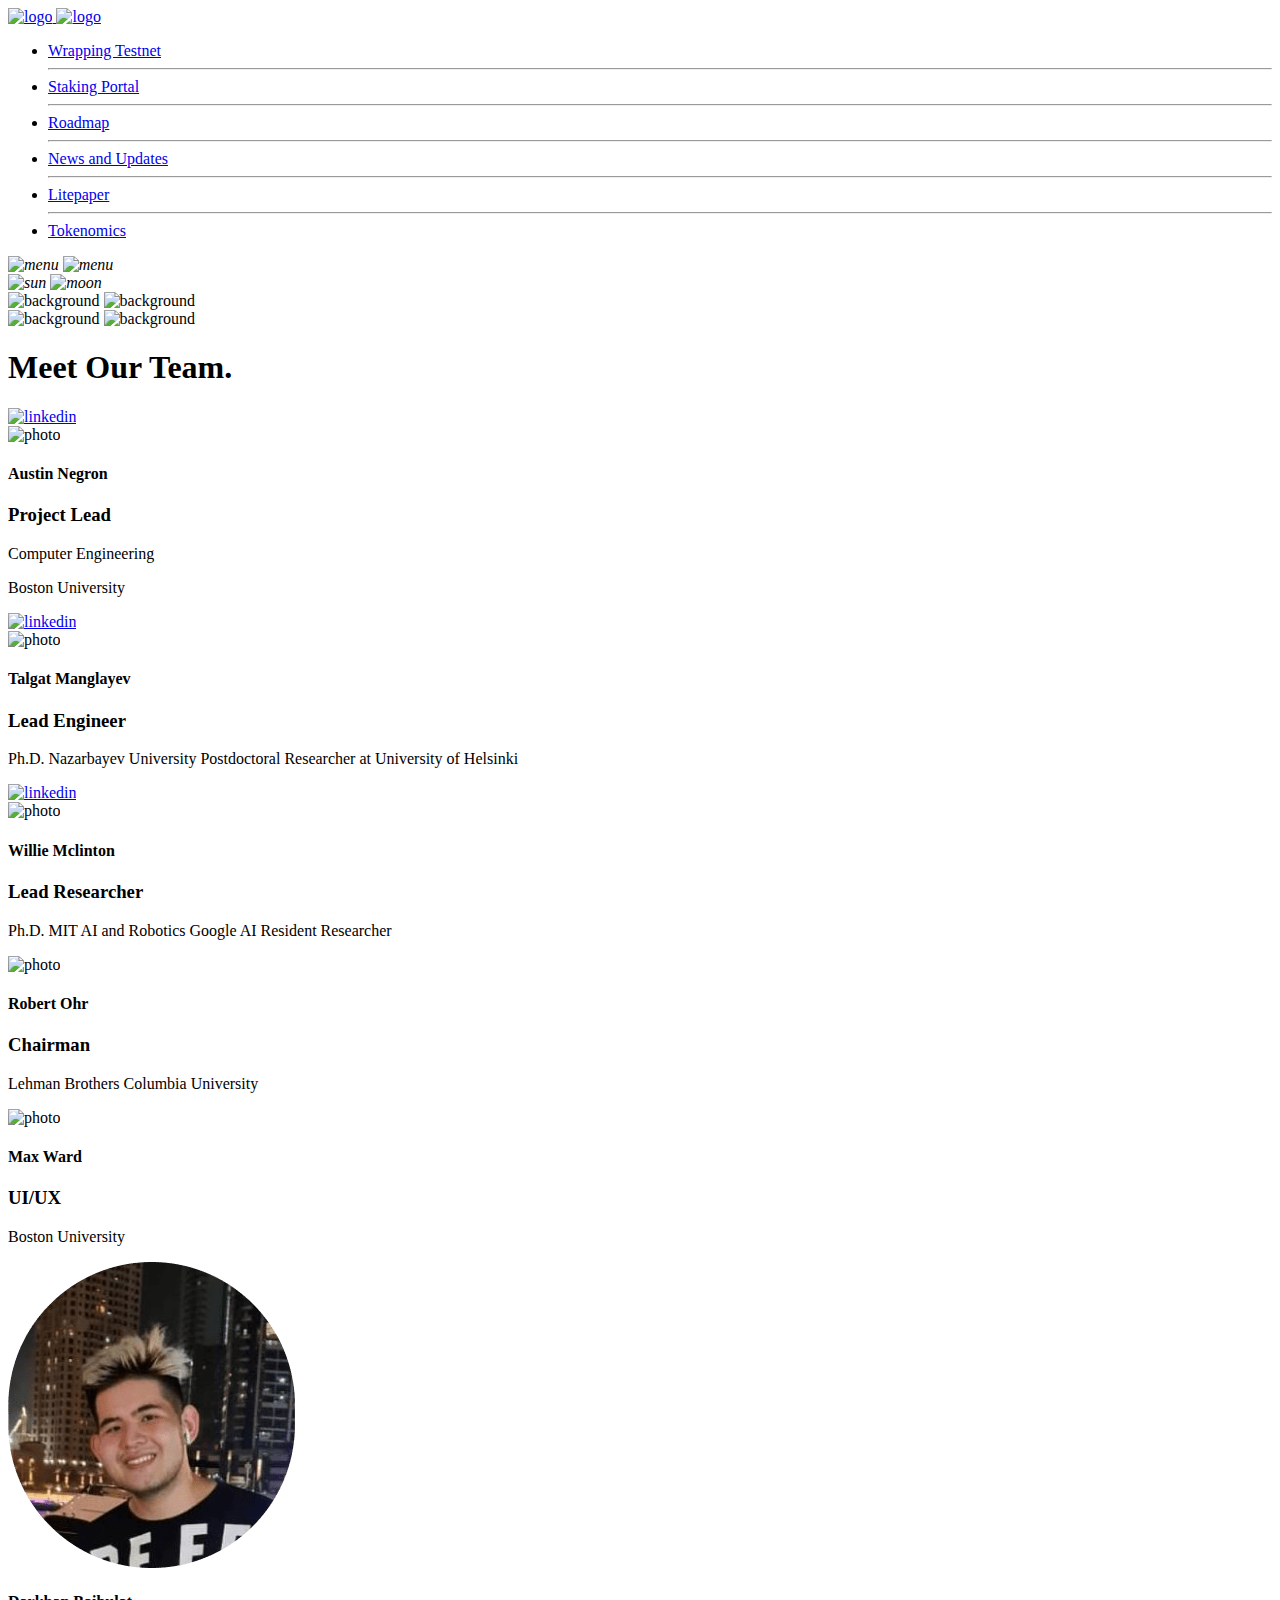
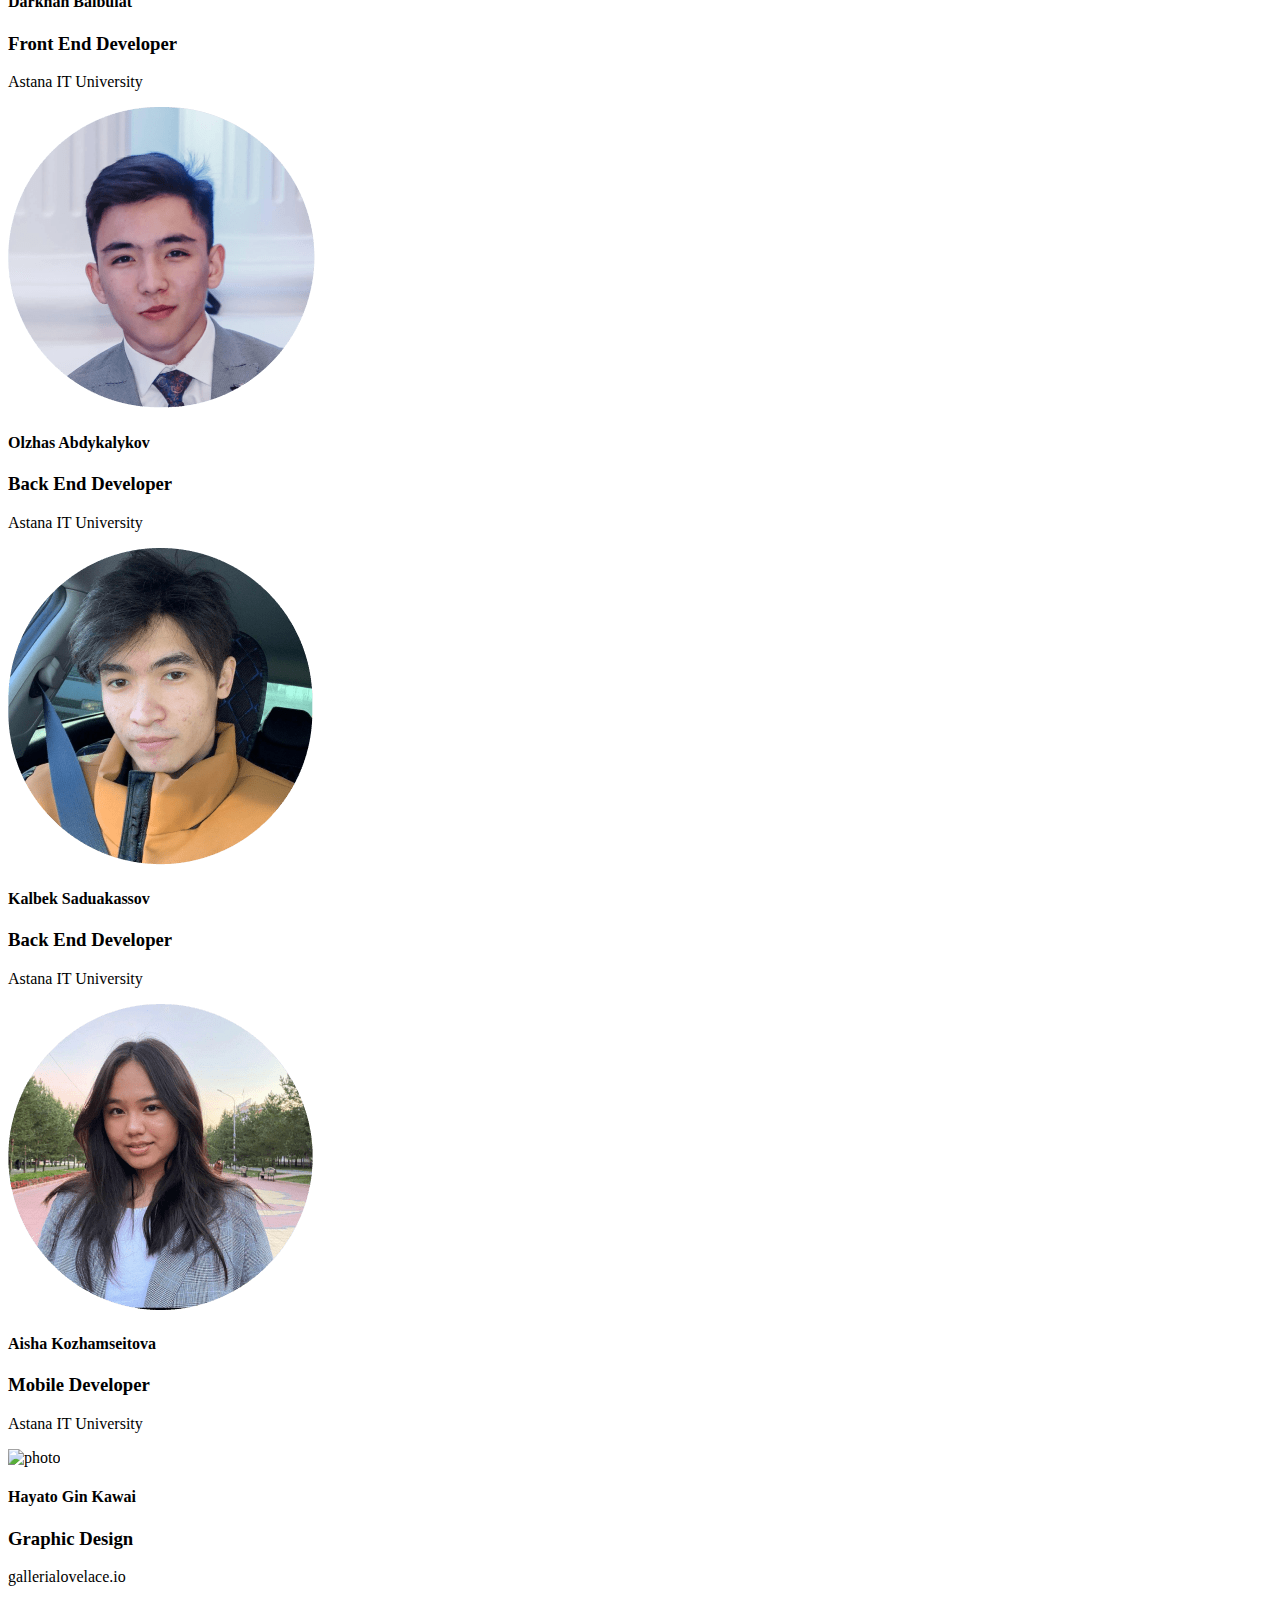
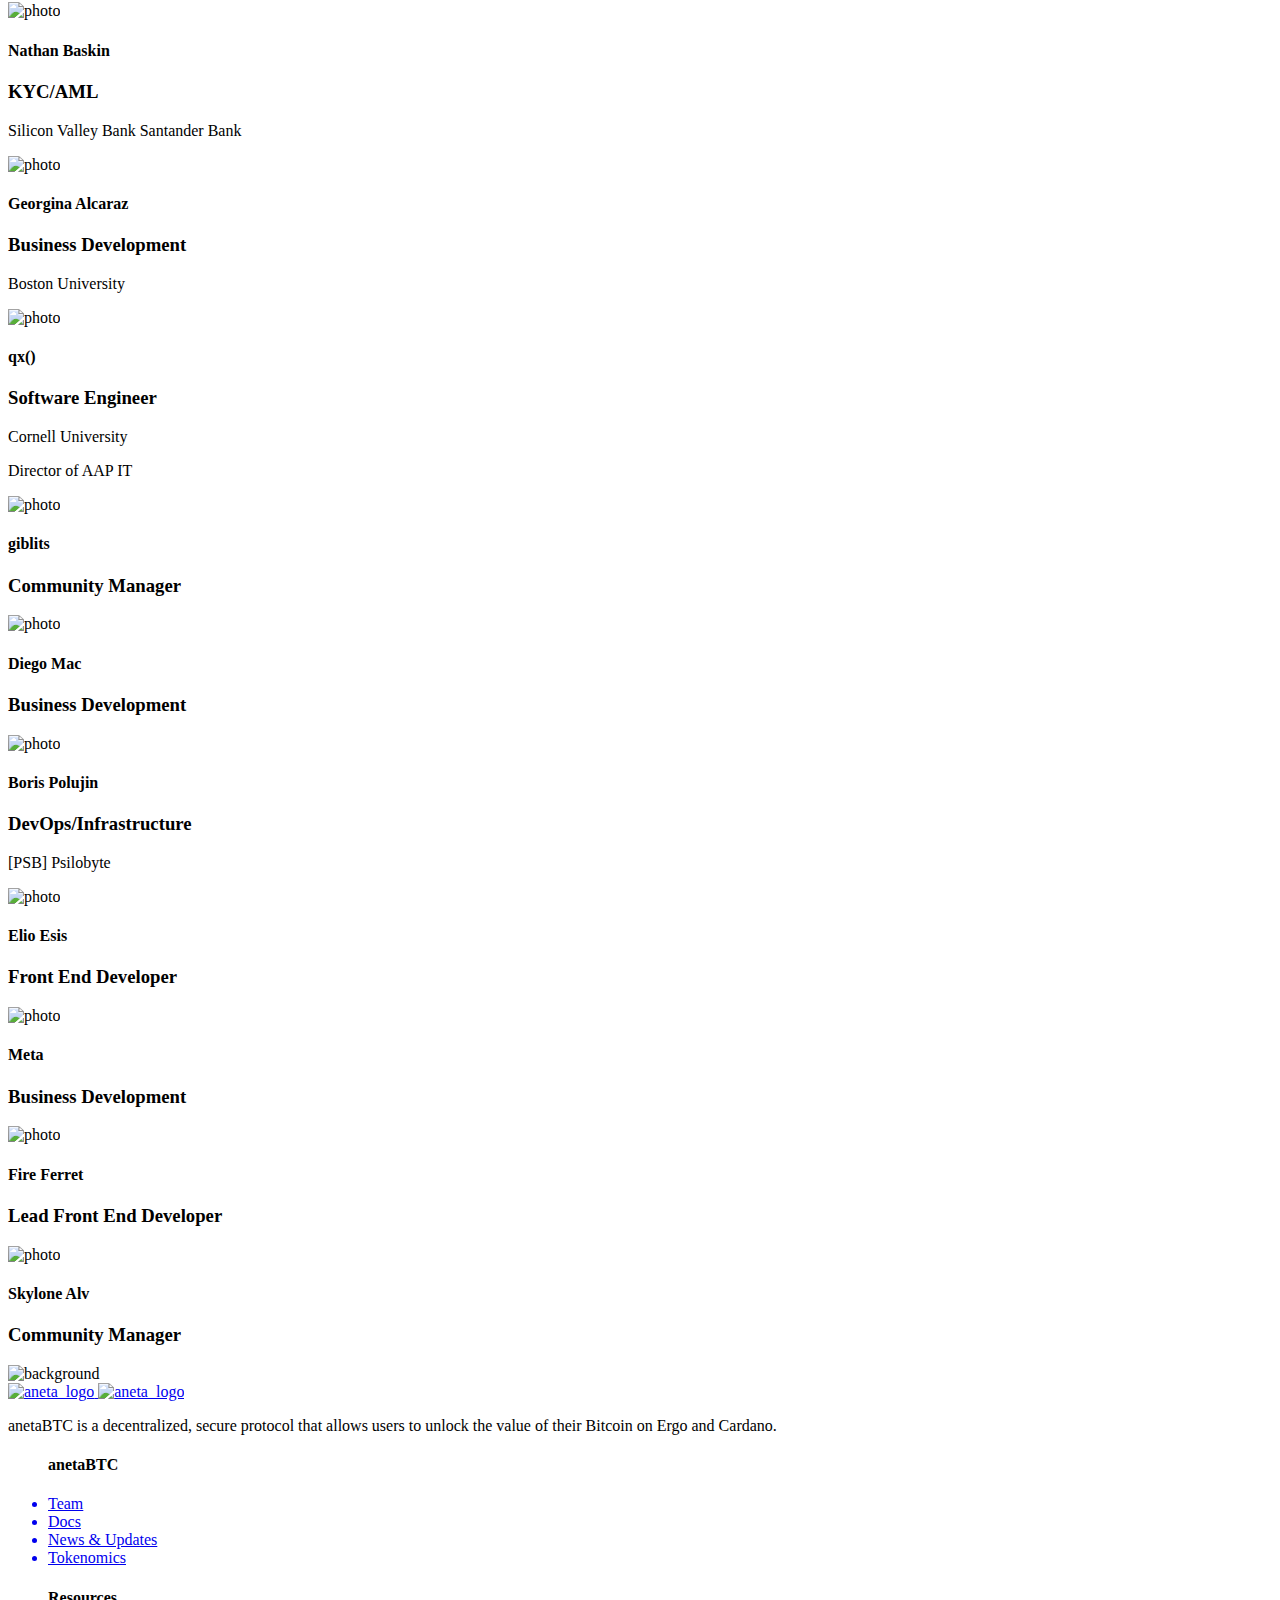
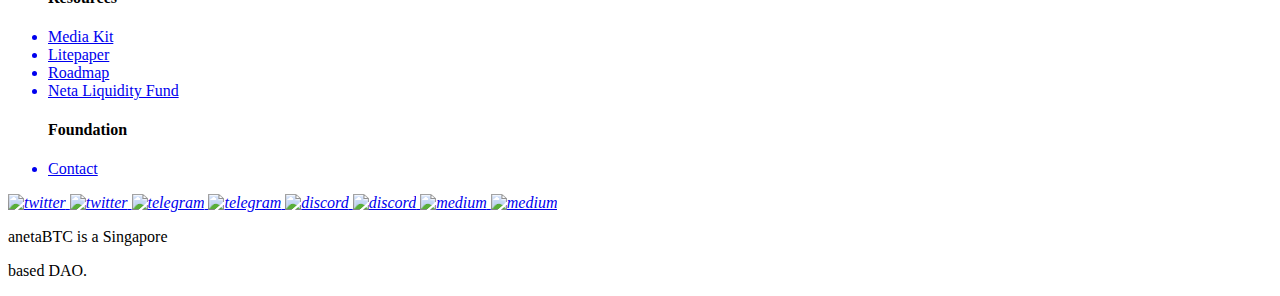
==== team/index.html @ 967bc467 "structured data" ====
<!DOCTYPE html>
<html lang="en">

<head>
    <meta charset="UTF-8">
    <meta http-equiv="X-UA-Compatible" content="IE=edge">
    <meta name="viewport" content="width=device-width, initial-scale=1.0">
    <link rel="stylesheet" href="https://cdnjs.cloudflare.com/ajax/libs/font-awesome/6.1.2/css/all.min.css"
        integrity="sha512-1sCRPdkRXhBV2PBLUdRb4tMg1w2YPf37qatUFeS7zlBy7jJI8Lf4VHwWfZZfpXtYSLy85pkm9GaYVYMfw5BC1A=="
        crossorigin="anonymous" referrerpolicy="no-referrer" />
    <link rel="stylesheet" href="./css/reset.css">
    <link rel="stylesheet" href="./sass/style.css">
    <title>Team | anetaBTC</title>
	<link rel="apple-touch-icon" sizes="180x180" href="./apple-touch-icon.png">
	<link rel="icon" type="image/png" sizes="32x32" href="./favicon-32x32.png">
	<link rel="icon" type="image/png" sizes="16x16" href="./favicon-16x16.png">
	<link rel="shortcut icon" href="./favicon.ico">
	<link rel="manifest" href="./site.webmanifest">
	<link rel="mask-icon" href="./safari-pinned-tab.svg" color="#9BD9F2">
	<meta name="msapplication-TileColor" content="#9bd9f2">
	<meta name="theme-color" content="#ffffff">
    <script type="application/ld+json">
        {
          "@context": "https://schema.org",
          "@type": "Organization",
          "url": "https://anetabtc.io/team",
          "logo": "https://anetabtc.io/img/angel.png"
        }
    </script>
</head>

<body>
    <div class="main">
        <header>
            <a href="../">
                <img src="./img/aneta_logo_light.png" alt="logo" class="sunMode">
                <img src="./img/aneta_logo_dark.png" alt="logo" class="darkMode">
            </a>
            <nav>
                <div class="menu mActive">
                    <ul>
                        <li><a href="../under-maintenance/" target="_blank">Wrapping Testnet</a></li>
                        <hr>
                        <li><a href="https://stake.anetabtc.io" target="_blank">Staking Portal</a></li>
                        <hr>
                        <li><a href="https://medium.com/@anetaBTC/roadmap-3-0-the-path-to-btc-on-cardano-and-ergo-9fc3bed3e0c2"
                                target="_blank">Roadmap</a></li>
                        <hr>
                        <li><a href="https://medium.com/@anetaBTC" target="_blank">News and Updates</a></li>
                        <hr>
                        <li><a href="https://medium.com/@anetaBTC/anetabtc-litepaper-v1-0-171f29b3276a"
                                target="_blank">Litepaper</a></li>
                        <hr>
                        <li><a href="https://medium.com/@anetaBTC/neta-tokenomics-55629989de2b"
                                target="_blank">Tokenomics</a></li>
                    </ul>
                </div>
                <div id="menu">
                    <i><img src="./img/menu_light.png" alt="menu" class="sunMode"></i>
                    <i><img src="./img/menu_dark.png" alt="menu" class="darkMode"></i>
                </div>
                <div id="switch" class="switch">
                    <i><img src="./img/moon_theme.png" alt="sun" class="sunMode"></i>
                    <i><img src="./img/sun_theme.png" alt="moon" class="darkMode"></i>
                </div>
            </nav>
        </header>
    </div>
    <div class="background">
        <div>
            <img src="./img/angel_h.png" alt="background" class="sunMode">
            <img src="./img/angel_hd.png" alt="background" class="darkMode">
        </div>
    </div>

    <div class="background cardano">
        <div>
            <img src="./img/back_light.png" alt="background" class="sunMode">
            <img src="./img/back_dark.png" alt="background" class="darkMode">
        </div>
    </div>


    <main>
        <div>
            <h1>Meet Our Team.</h1>
        </div>
        <div class="gruopCards">
            <div class="card">
                <div class="icon_card">
                    <a href="https://www.linkedin.com/in/austin-negron-7995b1172/" target="_blank"><img
                            src="./img/icon_lk.png" alt="linkedin"></a>
                </div>
                <div class="main_card">
                    <div class="img">
                        <img src="./img/photo_austin.png" alt="photo">
                    </div>
                    <h4>Austin Negron</h4>
                    <h3>Project Lead</h3>
                    <div class="description">
                        <p>Computer Engineering</p>
                        <p>Boston University</p>
                    </div>
                </div>
            </div>

            <div class="card">
                <div class="icon_card">
                    <a href="https://www.linkedin.com/in/manglayev/" target="_blank"><img src="./img/icon_lk.png"
                            alt="linkedin"></a>
                </div>
                <div class="main_card">
                    <div class="img">
                        <img src="./img/photo_talgat.png" alt="photo">
                    </div>
                    <h4>Talgat Manglayev</h4>
                    <h3>Lead Engineer</h3>
                    <div class="description">
                        <p>Ph.D. Nazarbayev University Postdoctoral Researcher at University of Helsinki</p>
                    </div>
                </div>
            </div>

            <div class="card">
                <div class="icon_card">
                    <a href="https://www.linkedin.com/in/wbm3/" target="_blank"><img src="./img/icon_lk.png"
                            alt="linkedin"></a>
                </div>
                <div class="main_card">
                    <div class="img">
                        <img src="./img/photo_willie.png" alt="photo">
                    </div>
                    <h4>Willie Mclinton</h4>
                    <h3>Lead Researcher</h3>
                    <div class="description">
                        <p>Ph.D. MIT AI and Robotics Google AI Resident Researcher</p>
                    </div>
                </div>
            </div>

            <div class="card">

                <div class="main_card">
                    <div class="img">
                        <img src="./img/photo_robert.png" alt="photo">
                    </div>
                    <h4>Robert Ohr</h4>
                    <h3>Chairman</h3>
                    <div class="description">
                        <p>Lehman Brothers Columbia University</p>
                    </div>
                </div>
            </div>

            <div class="card">

                <div class="main_card">
                    <div class="img">
                        <img src="./img/photo_max.png" alt="photo">
                    </div>
                    <h4>Max Ward</h4>
                    <h3>UI/UX</h3>
                    <div class="description">
                        <p>Boston University</p>
                    </div>
                </div>
            </div>

            <div class="card">

                <div class="main_card">
                    <div class="img">
                        <img src="./img/photo_darkhan.png" alt="photo">
                    </div>
                    <h4>Darkhan Baibulat</h4>
                    <h3>Front End Developer</h3>
                    <div class="description">
                        <p>Astana IT University</p>
                    </div>
                </div>
            </div>

            <div class="card">

                <div class="main_card">
                    <div class="img">
                        <img src="./img/photo_olzhas.png" alt="photo">
                    </div>
                    <h4>Olzhas Abdykalykov</h4>
                    <h3>Back End Developer</h3>
                    <div class="description">
                        <p>Astana IT University</p>
                    </div>
                </div>
            </div>

            <div class="card">

                <div class="main_card">
                    <div class="img">
                        <img src="./img/photo_kalbek.png" alt="photo">
                    </div>
                    <h4>Kalbek Saduakassov</h4>
                    <h3>Back End Developer</h3>
                    <div class="description">
                        <p>Astana IT University</p>
                    </div>
                </div>
            </div>

            <div class="card">

                <div class="main_card">
                    <div class="img">
                        <img src="./img/photo_aisha.png" alt="photo">
                    </div>
                    <h4>Aisha Kozhamseitova</h4>
                    <h3>Mobile Developer</h3>
                    <div class="description">
                        <p>Astana IT University</p>
                    </div>
                </div>
            </div>

            <div class="card">

                <div class="main_card">
                    <div class="img">
                        <img src="./img/photo_hayato.png" alt="photo">
                    </div>
                    <h4>Hayato Gin Kawai</h4>
                    <h3>Graphic Design</h3>
                    <div class="description">
                        <p>gallerialovelace.io</p>
                    </div>
                </div>
            </div>

            <div class="card">

                <div class="main_card">
                    <div class="img">
                        <img src="./img/photo_nathan.png" alt="photo">
                    </div>
                    <h4>Nathan Baskin</h4>
                    <h3>KYC/AML</h3>
                    <div class="description">
                        <p>Silicon Valley Bank Santander Bank</p>
                    </div>
                </div>
            </div>

            <div class="card">

                <div class="main_card">
                    <div class="img">
                        <img src="./img/photo_gigi.png" alt="photo">
                    </div>
                    <h4>Georgina Alcaraz</h4>
                    <h3>Business Development</h3>
                    <div class="description">
                        <p>Boston University</p>
                    </div>
                </div>
            </div>

            <div class="card">

                <div class="main_card">
                    <div class="img">
                        <img src="./img/photo_qx.png" alt="photo">
                    </div>
                    <h4>qx()</h4>
                    <h3>Software Engineer</h3>
                    <div class="description">
                        <p>Cornell University</p>
                        <p>Director of AAP IT</p>
                    </div>
                </div>
            </div>

            <div class="card">

                <div class="main_card">
                    <div class="img">
                        <img src="./img/photo_giblits.png" alt="photo">
                    </div>
                    <h4>giblits</h4>
                    <h3>Community Manager</h3>
                    <div class="description">
                    </div>
                </div>
            </div>

            <div class="card">

                <div class="main_card">
                    <div class="img">
                        <img src="./img/photo_diego.png" alt="photo">
                    </div>
                    <h4>Diego Mac</h4>
                    <h3>Business Development</h3>
                    <div class="description">
                    </div>
                </div>
            </div>

            <div class="card">

                <div class="main_card">
                    <div class="img">
                        <img src="./img/photo_boris.png" alt="photo">
                    </div>
                    <h4>Boris Polujin</h4>
                    <h3>DevOps/Infrastructure</h3>
                    <div class="description">
                        <p>[PSB] Psilobyte</p>
                    </div>
                </div>
            </div>

            <div class="card">

                <div class="main_card">
                    <div class="img">
                        <img src="./img/photo_elio.png" alt="photo">
                    </div>
                    <h4>Elio Esis</h4>
                    <h3>Front End Developer</h3>
                    <div class="description">
                    </div>
                </div>
            </div>

            <div class="card">

                <div class="main_card">
                    <div class="img">
                        <img src="./img/photo_meta.png" alt="photo">
                    </div>
                    <h4>Meta</h4>
                    <h3>Business Development</h3>
                    <div class="description">
                    </div>
                </div>
            </div>

            <div class="card">

                <div class="main_card">
                    <div class="img">
                        <img src="./img/photo_fire.png" alt="photo">
                    </div>
                    <h4>Fire Ferret</h4>
                    <h3>Lead Front End Developer</h3>
                    <div class="description">
                    </div>
                </div>
            </div>

            <div class="card">

                <div class="main_card">
                    <div class="img">
                        <img src="./img/photo_skylone.png" alt="photo">
                    </div>
                    <h4>Skylone Alv</h4>
                    <h3>Community Manager</h3>
                    <div class="description">
                    </div>
                </div>
            </div>

        </div>
    </main>


    <div class="background footer">
        <div>
            <img src="./img/angel_f.png" alt="background">
        </div>
    </div>

    <footer>
        <div class="footer">
            <div class="foot">
                <article class="logoFooter">
                    <a href="../">
                        <img src="./img/aneta_logo_light.png" alt="aneta_logo" class="sunMode">
                        <img src="./img/aneta_logo_dark.png" alt="aneta_logo" class="darkMode">
                    </a>
                    <p>anetaBTC is a decentralized, secure protocol that allows users to unlock the value of their
                        Bitcoin on Ergo and Cardano.</p>
                </article>

                <nav>

                    <ul>
                        <h4>anetaBTC</h4>
                        <a href="#">
                            <li>Team</li>
                        </a>
                        <a href="https://docs.anetabtc.io/" target="_blank">
                            <li>Docs</li>
                        </a>
                        <a href="https://medium.com/@anetaBTC" target="_blank">
                            <li>News & Updates</li>
                        </a>
                        <a href="https://medium.com/@anetaBTC/neta-tokenomics-55629989de2b" target="_blank">
                            <li>Tokenomics</li>
                        </a>
                    </ul>
                    <ul>
                        <h4>Resources</h4>
                        <a href="https://drive.google.com/drive/folders/13IGRgf9wNCPfckTQ6DSMaIo9gE-wx0zm"
                            target="_blank">
                            <li>Media Kit</li>
                        </a>
                        <a href="https://medium.com/@anetaBTC/anetabtc-litepaper-v1-0-171f29b3276a" target="_blank">
                            <li>Litepaper</li>
                        </a>
                        <a href="https://medium.com/@anetaBTC/roadmap-3-0-the-path-to-btc-on-cardano-and-ergo-9fc3bed3e0c2"
                            target="_blank">
                            <li>Roadmap</li>
                        </a>
                        </a>
                        <a href="https://datastudio.google.com/u/0/reporting/4cb333f9-39bf-448b-8d2d-f7ac3f44ad5d/page/p_0h6vsjfnsc"
                        target="_blank">
                        <li>Neta Liquidity Fund</li>
                        </a>
                    </ul>
                    <ul>
                        <h4>Foundation</h4>
                        <a href="mailto:info@anetabtc.io">
                            <li>Contact</li>
                        </a>
                    </ul>
                </nav>
            </div>

            <section>
                <div class="icons">
                    <i><a href="https://twitter.com/anetaBTC">
                            <img src="./img/twitter_foot_l.png" alt="twitter" class="sunMode">
                            <img src="./img/twitter_foot_d.png" alt="twitter" class="darkMode">
                        </a>
                    </i>
                    <i><a href="https://t.me/anetabtc">
                            <img src="./img/telegram_foot_l.png" alt="telegram" class="sunMode">
                            <img src="./img/telegram_foot_d.png" alt="telegram" class="darkMode">
                        </a>
                    </i>
                    <i><a href="https://discord.gg/agRnHsZqhJ">
                            <img src="./img/discord_foot_l.png" alt="discord" class="sunMode">
                            <img src="./img/discord_foot_d.png" alt="discord" class="darkMode">
                        </a>
                    </i>
                    <i><a href="https://medium.com/@anetaBTC">
                            <img src="./img/medium_foot_l.png" alt="medium" class="sunMode">
                            <img src="./img/medium_foot_d.png" alt="medium" class="darkMode">
                        </a>
                    </i>
                </div>

                <div class="rights">
                    <p>anetaBTC is a Singapore</p>
                    <p>based DAO.</p>
                </div>
            </section>
        </div>

    </footer>


    <script src="./js/main.js"></script>
</body>

</html>
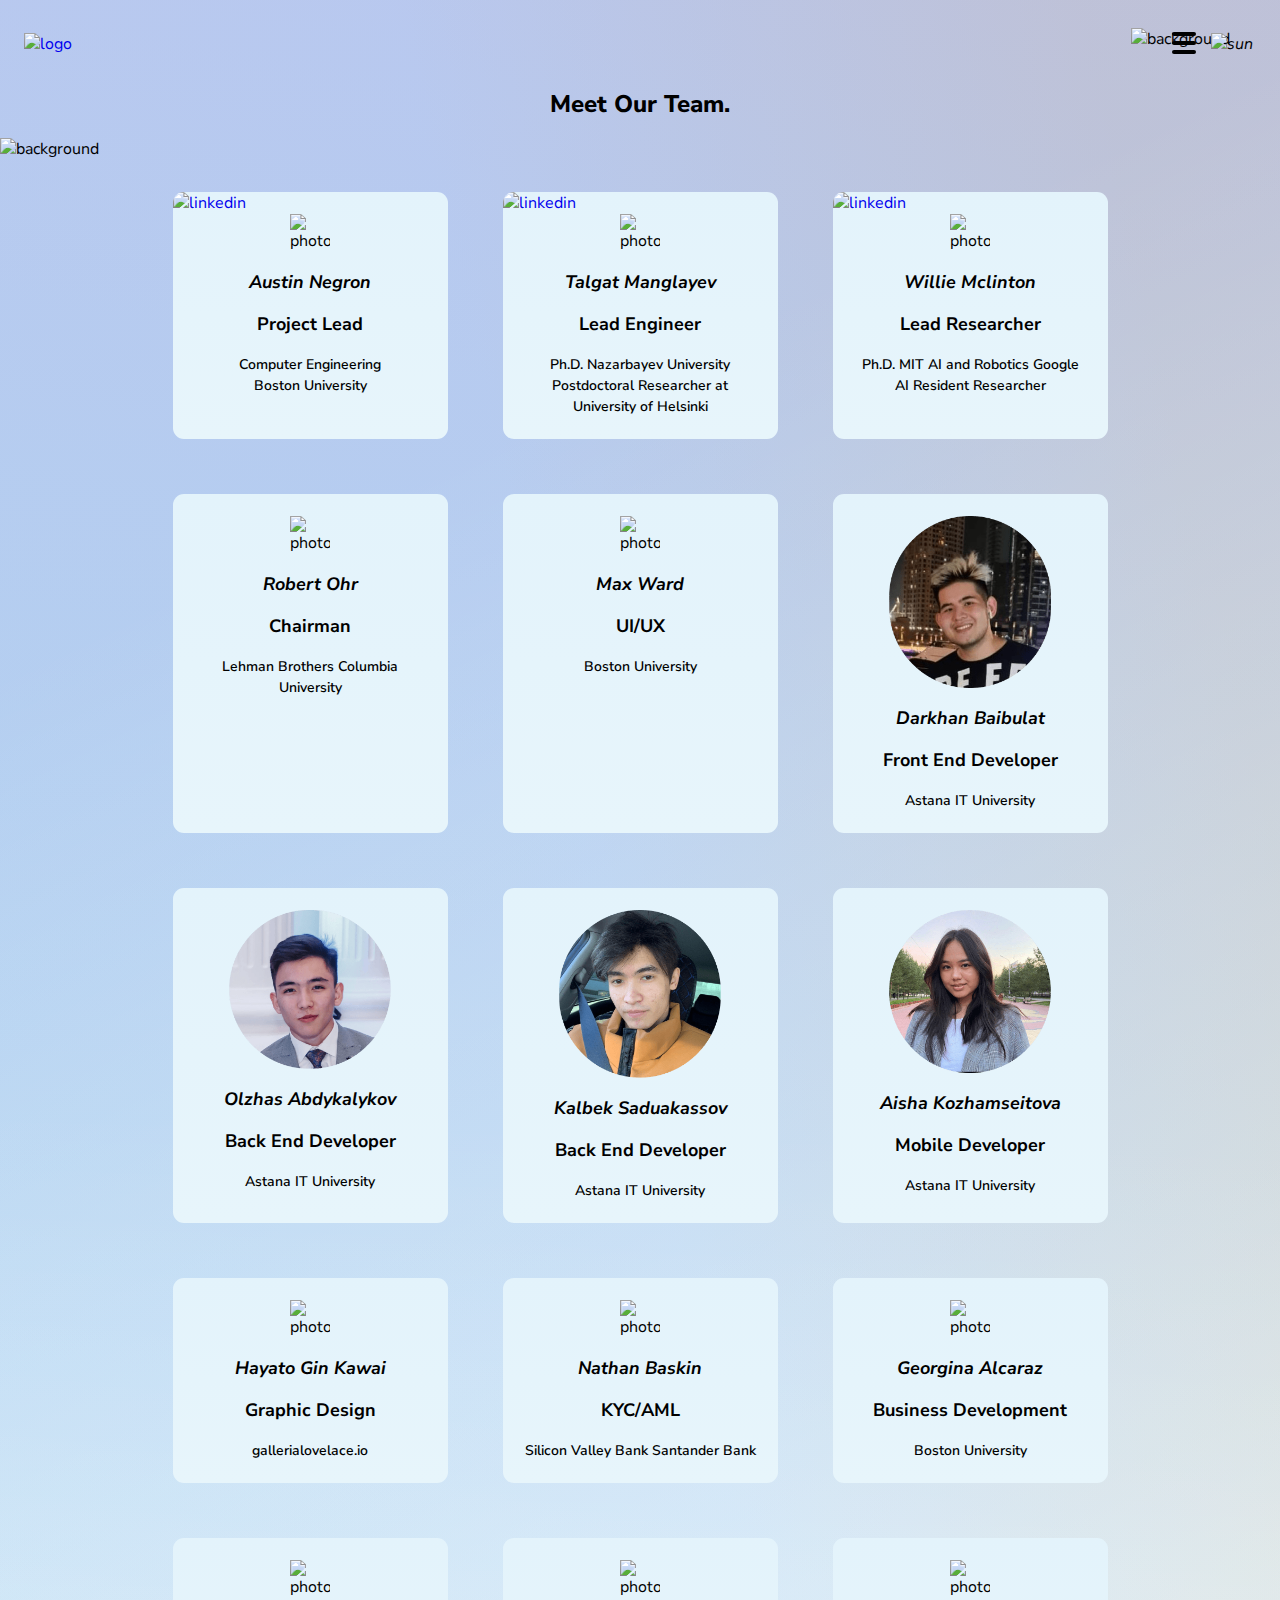
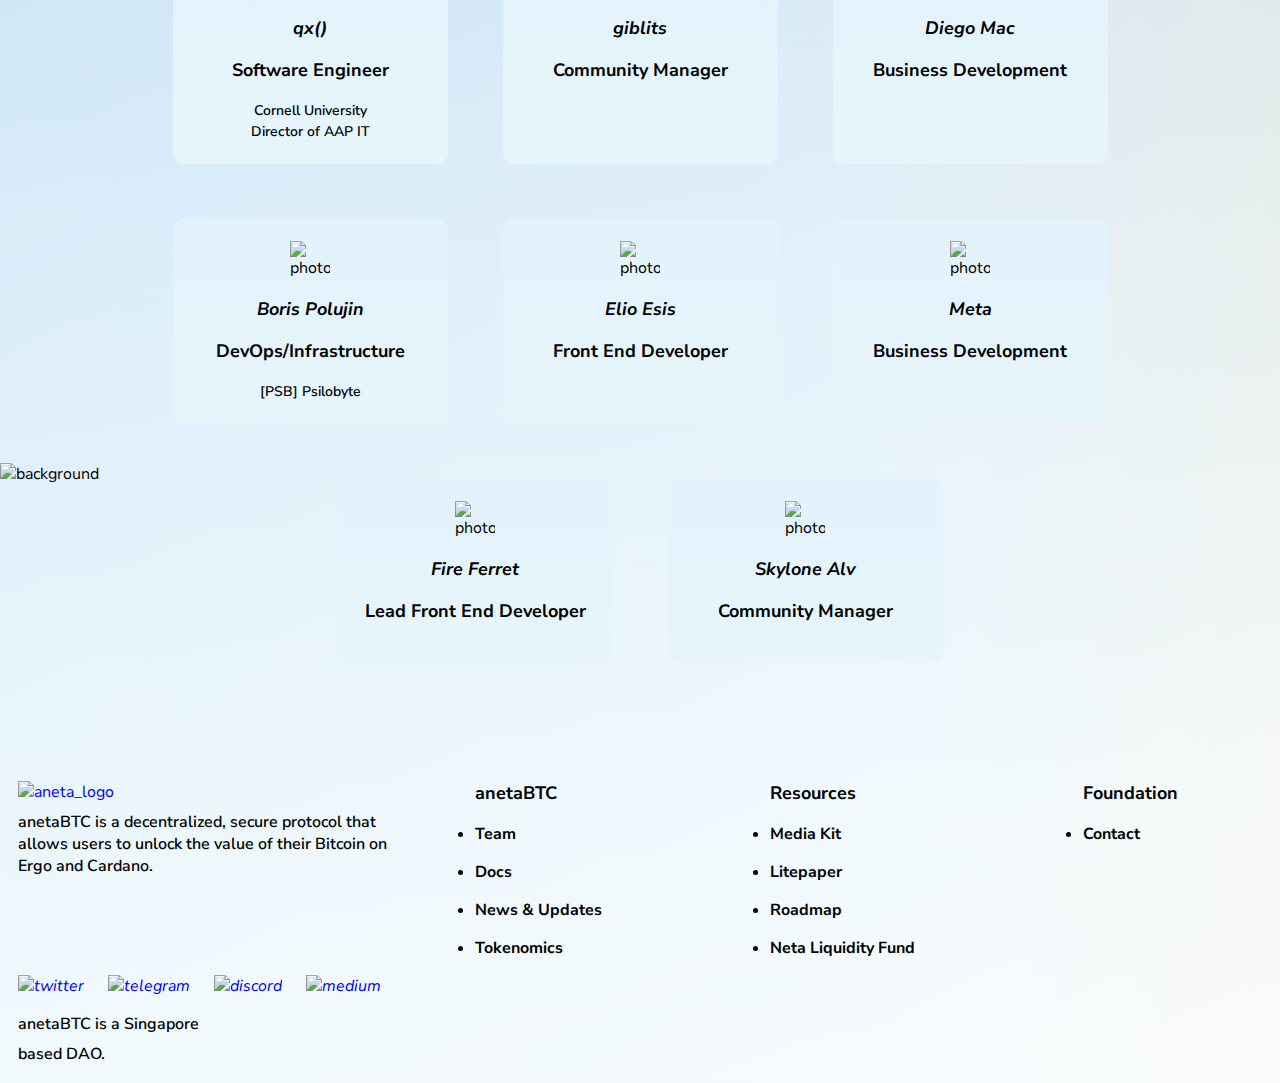
==== commit 07f24fdb: "update testnet" ====
--- a/team/index.html
+++ b/team/index.html
@@ -39,7 +39,7 @@
             <nav>
                 <div class="menu mActive">
                     <ul>
-                        <li><a href="../under-maintenance/" target="_blank">Wrapping Testnet</a></li>
+                        <li><a href="https://app.anetabtc.io/" target="_blank">Wrapping Testnet</a></li>
                         <hr>
                         <li><a href="https://stake.anetabtc.io" target="_blank">Staking Portal</a></li>
                         <hr>
@@ -55,10 +55,13 @@
                                 target="_blank">Tokenomics</a></li>
                     </ul>
                 </div>
-                <div id="menu">
-                    <i><img src="./img/menu_light.png" alt="menu" class="sunMode"></i>
-                    <i><img src="./img/menu_dark.png" alt="menu" class="darkMode"></i>
-                </div>
+				<div id="menu">
+					<button class="buttonMenu">
+						<div></div>
+						<div></div>
+						<div></div>
+					</button>
+				</div>
                 <div id="switch" class="switch">
                     <i><img src="./img/moon_theme.png" alt="sun" class="sunMode"></i>
                     <i><img src="./img/sun_theme.png" alt="moon" class="darkMode"></i>
--- a/team/sass/style.css
+++ b/team/sass/style.css
@@ -0,0 +1,696 @@
+@import url("https://fonts.googleapis.com/css2?family=Nunito+Sans:wght@400;600;700;800&display=swap");
+@media (min-width: 2000px) and (orientation: landscape) {
+  .main {
+    display: flex;
+    flex-direction: column;
+    align-items: center;
+  }
+}
+.main header {
+  display: flex;
+  align-items: center;
+  justify-content: space-between;
+  height: 88px;
+  padding: 24px;
+}
+@media (min-width: 2000px) and (orientation: landscape) {
+  .main header {
+    width: 2000px;
+  }
+}
+@media (max-width: 1044px) and (orientation: portrait) {
+  .main header {
+    height: 68px;
+    padding: 16px;
+  }
+}
+.main header img {
+  height: 2rem;
+}
+.main header nav {
+  display: flex;
+  align-items: center;
+  justify-content: flex-end;
+  height: 100%;
+}
+.main header nav i img {
+  height: 1.5rem;
+  width: 1.5rem;
+}
+.main header nav #menu button {
+  display: flex;
+  flex-direction: column;
+  width: 24px;
+  height: 24px;
+  border: 0;
+  background: transparent;
+  gap: 5px;
+}
+.main header nav #menu button div {
+  background: black;
+  height: 4px;
+  width: 100%;
+  border-radius: 5px;
+  transition: all 0.5s;
+  transform-origin: left;
+}
+.main header nav #menu button:hover {
+  cursor: pointer;
+}
+.main header nav #menu button.close div:first-child {
+  transform: rotate(45deg);
+  width: 26px;
+}
+.main header nav #menu button.close div:nth-child(2) {
+  opacity: 0;
+}
+.main header nav #menu button.close div:last-child {
+  transform: rotate(-45deg);
+  width: 26px;
+}
+.main header nav .switch {
+  margin-left: 0.75rem;
+}
+.main header nav .switch i img {
+  height: 2rem;
+  width: 2rem;
+}
+.main header nav .switch i:first-child img {
+  height: 1.6rem;
+  width: 1.6rem;
+  margin: 0.2rem;
+}
+.main header nav .switch:hover {
+  cursor: pointer;
+}
+
+body.dark .main #menu button div {
+  background: white;
+}
+
+.menu {
+  z-index: 2;
+  align-self: baseline;
+  background: linear-gradient(253.36deg, #BDE6F7 -18.33%, #C8DED4 100.44%, #C2D9C9 100.44%);
+  width: 13rem;
+  position: absolute;
+  right: 95px;
+  top: 30px;
+  border-radius: 0.4rem;
+  transform: translateY(0px);
+  transition: 0.3s;
+  transition-delay: 0.3s;
+}
+@media (min-width: 1640px) and (orientation: landscape) {
+  .menu {
+    width: 14.625rem;
+    border-radius: 0.45rem;
+  }
+}
+@media (min-width: 2000px) and (orientation: landscape) {
+  .menu {
+    right: calc((100vw - 2000px) / 2 + 95px);
+  }
+}
+@media (max-width: 1044px) and (orientation: portrait) {
+  .menu {
+    right: 90px;
+    top: 20px;
+  }
+}
+.menu ul {
+  padding: 0.3rem 0;
+}
+@media (min-width: 1640px) and (orientation: landscape) {
+  .menu ul {
+    padding: 0.3375rem 0;
+  }
+}
+.menu li {
+  font-weight: 700;
+  font-size: 1rem;
+  margin: 0.75rem 0;
+  padding-left: 1rem;
+}
+@media (min-width: 1640px) and (orientation: landscape) {
+  .menu li {
+    font-size: 1.125rem;
+    margin: 0.84375rem 0;
+    padding-left: 1.125rem;
+  }
+}
+.menu hr {
+  border: none;
+  border-bottom: #E0AD00 0.125rem solid;
+  width: 2rem;
+}
+@media (min-width: 1640px) and (orientation: landscape) {
+  .menu hr {
+    border-bottom: #E0AD00 0.140625rem solid;
+    width: 2.25rem;
+  }
+}
+.menu a {
+  color: #000000;
+}
+.menu a:hover {
+  cursor: pointer;
+  color: #074A6F;
+}
+
+#menu {
+  cursor: pointer;
+}
+
+.mActive {
+  opacity: 0;
+  transform: translateY(-500px);
+  transition-delay: 0.3s;
+}
+
+body.dark .menu {
+  background: #2B4A5B;
+}
+body.dark .menu a {
+  color: #C2CAD1;
+}
+body.dark .menu a:hover {
+  cursor: pointer;
+  color: #FFD78A;
+}
+body.dark .menu hr {
+  border-bottom: #447890 0.125rem solid;
+}
+@media (min-width: 1640px) and (orientation: landscape) {
+  body.dark .menu hr {
+    border-bottom: #447890 0.140625rem solid;
+  }
+}
+
+main {
+  display: flex;
+  align-items: center;
+  flex-direction: column;
+}
+main h1 {
+  color: #000000;
+  font-weight: 800;
+  font-size: 1.5rem;
+  margin-bottom: 4.5rem;
+}
+
+body.dark main h1 {
+  color: #ffffff;
+}
+
+.background {
+  position: relative;
+  z-index: -1;
+}
+@media (max-width: 1023px) and (orientation: landscape) and (max-height: 600px) {
+  .background {
+    display: none;
+  }
+}
+@media (max-width: 1044px) and (orientation: portrait) {
+  .background {
+    display: none;
+  }
+}
+.background div {
+  position: absolute;
+  right: 50px;
+  top: -60px;
+}
+.background div img {
+  height: 350px;
+}
+@media (min-width: 2000px) and (orientation: landscape) {
+  .background div {
+    right: calc((100vw - 2000px) / 2 + 50px);
+  }
+}
+
+.cardano div {
+  top: 50px;
+  left: 0;
+}
+.cardano div img {
+  height: 600px;
+}
+@media (min-width: 2000px) and (orientation: landscape) {
+  .cardano div {
+    left: calc((100vw - 2000px) / 2);
+  }
+}
+
+.footer div {
+  top: -200px;
+  left: 0;
+}
+@media (min-width: 2000px) and (orientation: landscape) {
+  .footer div {
+    left: calc((100vw - 2000px) / 2);
+  }
+}
+
+.gruopCards {
+  margin: 0 2.5%;
+  max-width: 1400px;
+  display: flex;
+  justify-content: center;
+  gap: 55px;
+  flex-wrap: wrap;
+}
+.gruopCards .card {
+  background: linear-gradient(180deg, #E3F3FB 0%, #E7F5FB 100%);
+  width: 275px;
+  height: auto;
+  border-radius: 11px;
+  transition: 0.25s;
+}
+.gruopCards .card:hover {
+  scale: 1.1;
+}
+.gruopCards .card .icon_card {
+  position: relative;
+}
+.gruopCards .card .icon_card img {
+  width: 33px;
+  border-radius: 11px 0 0 0;
+}
+.gruopCards .card .icon_card a {
+  position: absolute;
+}
+.gruopCards .card .main_card {
+  padding: 8%;
+  display: flex;
+  flex-direction: column;
+  align-items: center;
+}
+.gruopCards .card .main_card h4 {
+  color: #000000;
+  font-weight: 700;
+  font-style: italic;
+  font-size: 1.125rem;
+  margin-top: 1.125rem;
+}
+.gruopCards .card .main_card h3 {
+  color: #000000;
+  font-weight: 700;
+  font-size: 1.125rem;
+  margin: 1.125rem 0;
+}
+.gruopCards .card .main_card .description {
+  display: flex;
+  align-items: center;
+  justify-content: center;
+  flex-direction: column;
+}
+.gruopCards .card .main_card .description p {
+  color: #000000;
+  font-weight: 600;
+  text-align: center;
+  font-size: 0.875rem;
+  line-height: 1.3125rem;
+}
+.gruopCards .card .img {
+  display: flex;
+  justify-content: center;
+}
+.gruopCards .card .img img {
+  width: 70%;
+}
+
+body.dark .card {
+  background: #141B22;
+}
+body.dark .card .main_card h3 {
+  color: #ffffff;
+}
+body.dark .card .main_card h4 {
+  color: #ffffff;
+}
+body.dark .card .main_card .description p {
+  color: #ffffff;
+}
+
+footer {
+  margin-top: 100px;
+  display: flex;
+  flex-direction: column;
+  align-items: center;
+}
+@media (min-width: 1640px) and (orientation: landscape) {
+  footer {
+    margin-top: 125px;
+  }
+}
+footer .footer {
+  width: 100%;
+  display: flex;
+  padding: 1.125rem;
+}
+@media (min-width: 1640px) and (orientation: landscape) {
+  footer .footer {
+    padding: 1.25rem;
+  }
+}
+@media (min-width: 2000px) and (orientation: landscape) {
+  footer .footer {
+    width: 2000px;
+  }
+}
+@media (max-width: 1499px) and (orientation: landscape) {
+  footer .footer {
+    flex-direction: column;
+  }
+}
+@media (max-width: 1023px) and (orientation: landscape) and (max-height: 600px) {
+  footer .footer {
+    flex-direction: column;
+    padding: 0% 1.125rem;
+    align-items: center;
+  }
+}
+@media (max-width: 1044px) and (orientation: portrait) {
+  footer .footer {
+    flex-direction: column;
+    padding: 0% 1.125rem;
+    align-items: center;
+  }
+}
+footer .foot {
+  display: flex;
+  width: 100%;
+  height: 100%;
+  align-items: flex-start;
+}
+@media (max-width: 1023px) and (orientation: landscape) and (max-height: 600px) {
+  footer .foot {
+    flex-direction: column;
+    padding-top: 1.5rem;
+  }
+}
+@media (max-width: 1044px) and (orientation: portrait) {
+  footer .foot {
+    flex-direction: column;
+    padding-top: 1.5rem;
+  }
+}
+footer article {
+  width: 30%;
+  height: 100%;
+}
+@media (max-width: 1023px) and (orientation: landscape) and (max-height: 600px) {
+  footer article {
+    width: 100%;
+  }
+}
+@media (max-width: 1044px) and (orientation: portrait) {
+  footer article {
+    width: 100%;
+  }
+}
+footer .logoFooter {
+  display: flex;
+  flex-direction: column;
+}
+@media (max-width: 1023px) and (orientation: landscape) and (max-height: 600px) {
+  footer .logoFooter {
+    justify-content: center;
+    align-items: center;
+  }
+}
+@media (max-width: 1044px) and (orientation: portrait) {
+  footer .logoFooter {
+    justify-content: center;
+    align-items: center;
+  }
+}
+footer .logoFooter img {
+  height: 1.5rem;
+}
+@media (min-width: 1640px) and (orientation: landscape) {
+  footer .logoFooter img {
+    height: 2rem;
+  }
+}
+footer .logoFooter p {
+  font-size: 1rem;
+  font-weight: 600;
+  margin-top: 0.5rem;
+}
+@media (min-width: 1640px) and (orientation: landscape) {
+  footer .logoFooter p {
+    font-size: 1.125rem;
+    margin-top: 0.5625rem;
+  }
+}
+@media (max-width: 1023px) and (orientation: landscape) and (max-height: 600px) {
+  footer .logoFooter p {
+    align-self: center;
+    text-align: center;
+  }
+}
+@media (max-width: 1044px) and (orientation: portrait) {
+  footer .logoFooter p {
+    align-self: center;
+    text-align: center;
+  }
+}
+@media (max-width: 1023px) and (orientation: landscape) and (max-height: 600px) {
+  footer .logoFooter p {
+    padding: 0 15%;
+  }
+}
+@media (max-width: 1044px) and (orientation: portrait) {
+  footer .logoFooter {
+    padding: 0 5%;
+  }
+}
+footer .rights {
+  display: flex;
+  flex-direction: column;
+  justify-content: center;
+  align-items: flex-end;
+  margin-top: 0.5rem;
+}
+@media (min-width: 1640px) and (orientation: landscape) {
+  footer .rights {
+    margin-top: 0.5625rem;
+  }
+}
+@media (max-width: 1499px) and (orientation: landscape) {
+  footer .rights {
+    align-items: flex-start;
+  }
+}
+footer .rights p {
+  font-size: 1rem;
+  font-weight: 600;
+  margin-top: 0.5rem;
+}
+@media (min-width: 1640px) and (orientation: landscape) {
+  footer .rights p {
+    font-size: 1.125rem;
+    margin-top: 0.5625rem;
+  }
+}
+@media (max-width: 1023px) and (orientation: landscape) and (max-height: 600px) {
+  footer .rights p {
+    align-self: center;
+    text-align: center;
+  }
+}
+@media (max-width: 1044px) and (orientation: portrait) {
+  footer .rights p {
+    align-self: center;
+    text-align: center;
+  }
+}
+footer nav {
+  width: 70%;
+  height: 100%;
+  display: flex;
+  justify-content: space-around;
+}
+@media (max-width: 1023px) and (orientation: landscape) and (max-height: 600px) {
+  footer nav {
+    flex-wrap: wrap;
+    align-items: center;
+    justify-content: center;
+    width: 100%;
+    margin-top: 1rem;
+  }
+}
+@media (max-width: 1044px) and (orientation: portrait) {
+  footer nav {
+    flex-wrap: wrap;
+    align-items: center;
+    justify-content: center;
+    width: 100%;
+    margin-top: 1rem;
+  }
+}
+@media (max-width: 1023px) and (orientation: landscape) and (max-height: 600px) {
+  footer ul {
+    display: flex;
+    flex-direction: column;
+    align-items: center;
+    width: 100%;
+    margin: 1rem 0;
+  }
+}
+@media (max-width: 1044px) and (orientation: portrait) {
+  footer ul {
+    display: flex;
+    flex-direction: column;
+    align-items: center;
+    width: 100%;
+    margin: 1rem 0;
+  }
+}
+footer h4 {
+  font-weight: 700;
+  font-size: 1.125rem;
+  margin-bottom: 1.125rem;
+  color: #000000;
+}
+@media (min-width: 1640px) and (orientation: landscape) {
+  footer h4 {
+    font-size: 1.25rem;
+    margin-bottom: 1.25rem;
+  }
+}
+footer li {
+  font-weight: 700;
+  font-size: 1rem;
+  margin-bottom: 1rem;
+  color: #000000;
+  transition: 0.15s;
+}
+footer li:hover {
+  cursor: pointer;
+  color: #074A6F;
+}
+@media (min-width: 1640px) and (orientation: landscape) {
+  footer li {
+    font-size: 1.125rem;
+    margin-bottom: 1.125rem;
+  }
+}
+footer section {
+  width: 30%;
+  height: 100%;
+  display: flex;
+  flex-direction: column;
+}
+@media (max-width: 1023px) and (orientation: landscape) and (max-height: 600px) {
+  footer section {
+    width: 100%;
+    margin-bottom: 1.125rem;
+  }
+}
+@media (max-width: 1044px) and (orientation: portrait) {
+  footer section {
+    width: 100%;
+    margin-bottom: 1.125rem;
+  }
+}
+footer .icons {
+  width: 100%;
+  display: flex;
+  justify-content: flex-end;
+  margin-top: 1.5rem;
+  gap: 1.5rem;
+}
+@media (min-width: 1640px) and (orientation: landscape) {
+  footer .icons {
+    margin-top: 0;
+  }
+}
+@media (max-width: 1499px) and (orientation: landscape) {
+  footer .icons {
+    margin-top: 0;
+    justify-content: flex-start;
+  }
+}
+@media (max-width: 1023px) and (orientation: landscape) and (max-height: 600px) {
+  footer .icons {
+    justify-content: center;
+  }
+}
+@media (max-width: 1044px) and (orientation: portrait) {
+  footer .icons {
+    justify-content: center;
+    margin-top: 0;
+  }
+}
+footer .icons i {
+  display: flex;
+  justify-content: flex-end;
+  align-items: center;
+  transition: 0.15s;
+}
+footer .icons i:hover {
+  scale: 1.1;
+}
+footer .icons img {
+  height: 1.5rem;
+  width: 1.5rem;
+}
+@media (min-width: 1640px) and (orientation: landscape) {
+  footer .icons img {
+    height: 2rem;
+    width: 2rem;
+  }
+}
+
+body.dark footer h4 {
+  color: #ffffff;
+}
+body.dark footer p {
+  color: #C2CAD1;
+}
+body.dark footer li {
+  color: #C2CAD1;
+}
+body.dark footer li:hover {
+  color: #FFD78A;
+}
+
+* {
+  box-sizing: border-box;
+  margin: 0;
+  padding: 0;
+  text-decoration: none;
+  font-family: "Nunito Sans", sans-serif;
+}
+
+:root {
+  font-family: "Nunito Sans", sans-serif;
+}
+
+body {
+  width: 100%;
+  background: linear-gradient(181.25deg, rgba(255, 255, 255, 0) 41.55%, #FFFFFF 152.92%), linear-gradient(77.15deg, rgba(228, 244, 252, 0.2) 53.02%, rgba(255, 215, 138, 0.2) 89.5%), linear-gradient(154.49deg, rgba(255, 255, 255, 0) 20.36%, #FEFEFE 106.02%), linear-gradient(9.62deg, #9BD9F2 -0.79%, #BBA9E7 165.05%);
+  background-size: 100% 100%;
+}
+
+body.dark {
+  background: linear-gradient(359.35deg, #000000 -10.5%, rgba(0, 0, 0, 0) 67.33%), linear-gradient(0deg, rgba(0, 0, 0, 0.44), rgba(0, 0, 0, 0.44)), linear-gradient(9.62deg, #339AD3 -0.79%, #BBA9E7 165.05%), linear-gradient(179.11deg, rgba(0, 0, 0, 0) 43.53%, #000000 100.41%), linear-gradient(77.15deg, rgba(51, 154, 211, 0.2) 53.02%, rgba(255, 215, 138, 0.2) 89.5%), linear-gradient(154.49deg, rgba(0, 0, 0, 0) 20.36%, #000000 106.02%), linear-gradient(9.62deg, #339AD3 -0.79%, #7F61B9 165.05%);
+  background-size: 100% 100%;
+}
+
+.darkMode {
+  display: none;
+}
+
+body.dark .sunMode {
+  display: none;
+}
+
+body.dark .darkMode {
+  display: inline;
+}/*# sourceMappingURL=style.css.map */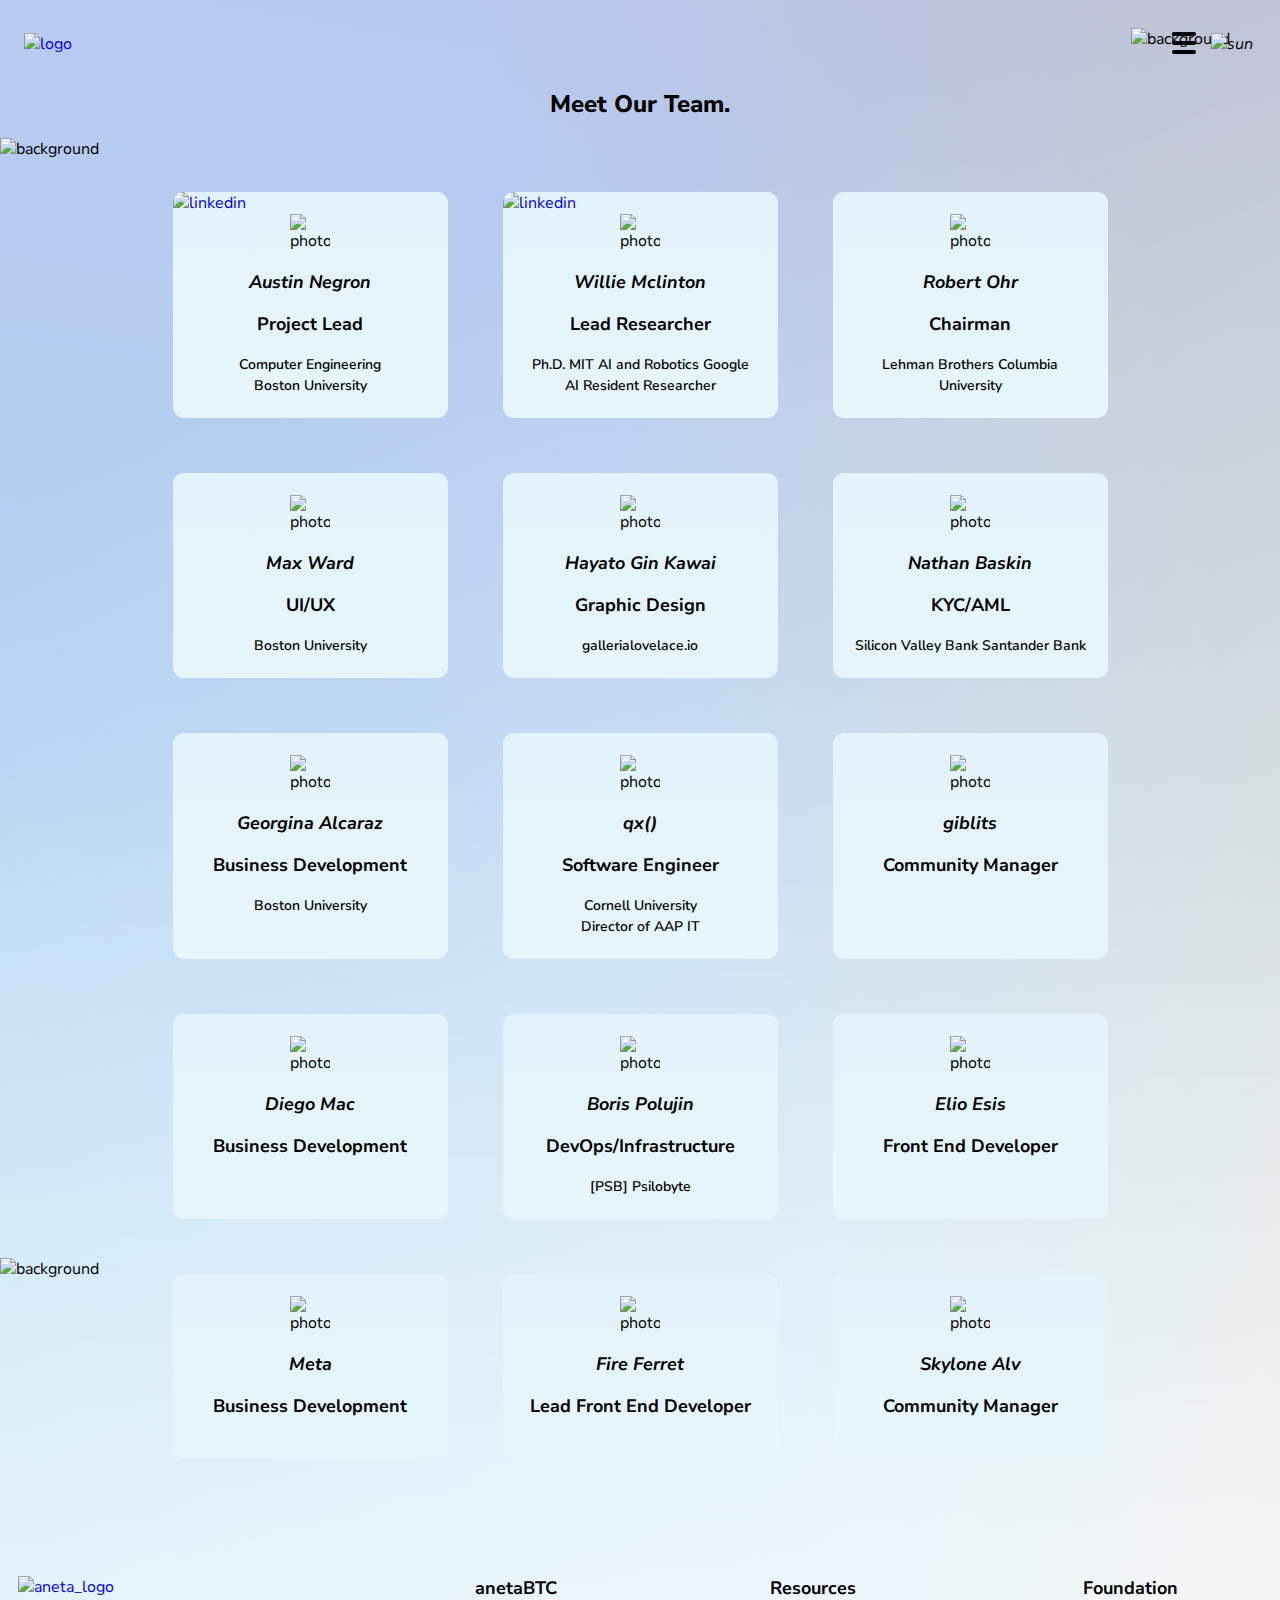
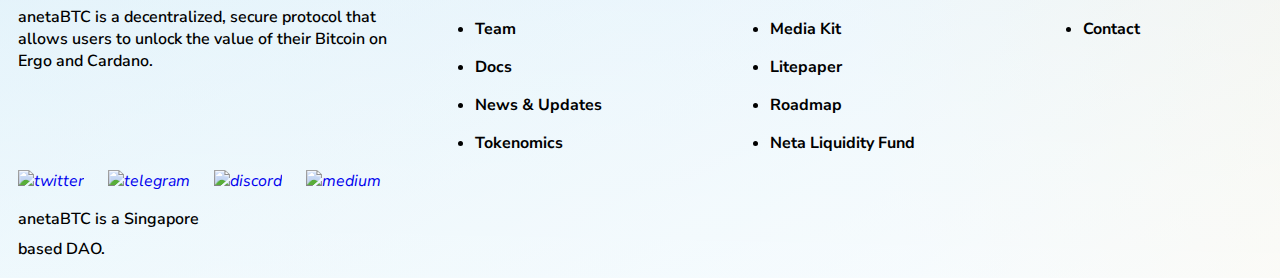
==== commit 836d5bba: "removed Kazakhstan team members" ====
--- a/team/index.html
+++ b/team/index.html
@@ -39,10 +39,12 @@
             <nav>
                 <div class="menu mActive">
                     <ul>
-                        <li><a href="https://app.anetabtc.io/" target="_blank">Wrapping Testnet</a></li>
+                        <li><a href="https://app.anetabtc.io" target="_blank">Public Testnet</a></li>
                         <hr>
                         <li><a href="https://stake.anetabtc.io" target="_blank">Staking Portal</a></li>
                         <hr>
+                        <li><a href="https://docs.anetabtc.io/" target="_blank">Docs</a></li>
+						<hr>
                         <li><a href="https://medium.com/@anetaBTC/roadmap-3-0-the-path-to-btc-on-cardano-and-ergo-9fc3bed3e0c2"
                                 target="_blank">Roadmap</a></li>
                         <hr>
@@ -109,23 +111,6 @@
 
             <div class="card">
                 <div class="icon_card">
-                    <a href="https://www.linkedin.com/in/manglayev/" target="_blank"><img src="./img/icon_lk.png"
-                            alt="linkedin"></a>
-                </div>
-                <div class="main_card">
-                    <div class="img">
-                        <img src="./img/photo_talgat.png" alt="photo">
-                    </div>
-                    <h4>Talgat Manglayev</h4>
-                    <h3>Lead Engineer</h3>
-                    <div class="description">
-                        <p>Ph.D. Nazarbayev University Postdoctoral Researcher at University of Helsinki</p>
-                    </div>
-                </div>
-            </div>
-
-            <div class="card">
-                <div class="icon_card">
                     <a href="https://www.linkedin.com/in/wbm3/" target="_blank"><img src="./img/icon_lk.png"
                             alt="linkedin"></a>
                 </div>
@@ -165,62 +150,6 @@
                     <h3>UI/UX</h3>
                     <div class="description">
                         <p>Boston University</p>
-                    </div>
-                </div>
-            </div>
-
-            <div class="card">
-
-                <div class="main_card">
-                    <div class="img">
-                        <img src="./img/photo_darkhan.png" alt="photo">
-                    </div>
-                    <h4>Darkhan Baibulat</h4>
-                    <h3>Front End Developer</h3>
-                    <div class="description">
-                        <p>Astana IT University</p>
-                    </div>
-                </div>
-            </div>
-
-            <div class="card">
-
-                <div class="main_card">
-                    <div class="img">
-                        <img src="./img/photo_olzhas.png" alt="photo">
-                    </div>
-                    <h4>Olzhas Abdykalykov</h4>
-                    <h3>Back End Developer</h3>
-                    <div class="description">
-                        <p>Astana IT University</p>
-                    </div>
-                </div>
-            </div>
-
-            <div class="card">
-
-                <div class="main_card">
-                    <div class="img">
-                        <img src="./img/photo_kalbek.png" alt="photo">
-                    </div>
-                    <h4>Kalbek Saduakassov</h4>
-                    <h3>Back End Developer</h3>
-                    <div class="description">
-                        <p>Astana IT University</p>
-                    </div>
-                </div>
-            </div>
-
-            <div class="card">
-
-                <div class="main_card">
-                    <div class="img">
-                        <img src="./img/photo_aisha.png" alt="photo">
-                    </div>
-                    <h4>Aisha Kozhamseitova</h4>
-                    <h3>Mobile Developer</h3>
-                    <div class="description">
-                        <p>Astana IT University</p>
                     </div>
                 </div>
             </div>
--- a/team/sass/style.css
+++ b/team/sass/style.css
@@ -36,6 +36,9 @@
 .main header nav i img {
   height: 1.5rem;
   width: 1.5rem;
+}
+.main header nav #menu {
+  z-index: 5;
 }
 .main header nav #menu button {
   display: flex;
@@ -51,22 +54,25 @@
   height: 4px;
   width: 100%;
   border-radius: 5px;
-  transition: all 0.5s;
+  transition: all 0.75s;
   transform-origin: left;
 }
 .main header nav #menu button:hover {
   cursor: pointer;
 }
+.main header nav #menu button.close div {
+  height: 2px;
+}
 .main header nav #menu button.close div:first-child {
   transform: rotate(45deg);
-  width: 26px;
+  width: 20px;
 }
 .main header nav #menu button.close div:nth-child(2) {
   opacity: 0;
 }
 .main header nav #menu button.close div:last-child {
   transform: rotate(-45deg);
-  width: 26px;
+  width: 20px;
 }
 .main header nav .switch {
   margin-left: 0.75rem;
@@ -94,8 +100,8 @@
   background: linear-gradient(253.36deg, #BDE6F7 -18.33%, #C8DED4 100.44%, #C2D9C9 100.44%);
   width: 13rem;
   position: absolute;
-  right: 95px;
-  top: 30px;
+  right: 65px;
+  top: 20px;
   border-radius: 0.4rem;
   transform: translateY(0px);
   transition: 0.3s;
@@ -109,13 +115,13 @@
 }
 @media (min-width: 2000px) and (orientation: landscape) {
   .menu {
-    right: calc((100vw - 2000px) / 2 + 95px);
+    right: calc((100vw - 2000px) / 2 + 65px);
   }
 }
 @media (max-width: 1044px) and (orientation: portrait) {
   .menu {
-    right: 90px;
-    top: 20px;
+    right: 60px;
+    top: 10px;
   }
 }
 .menu ul {
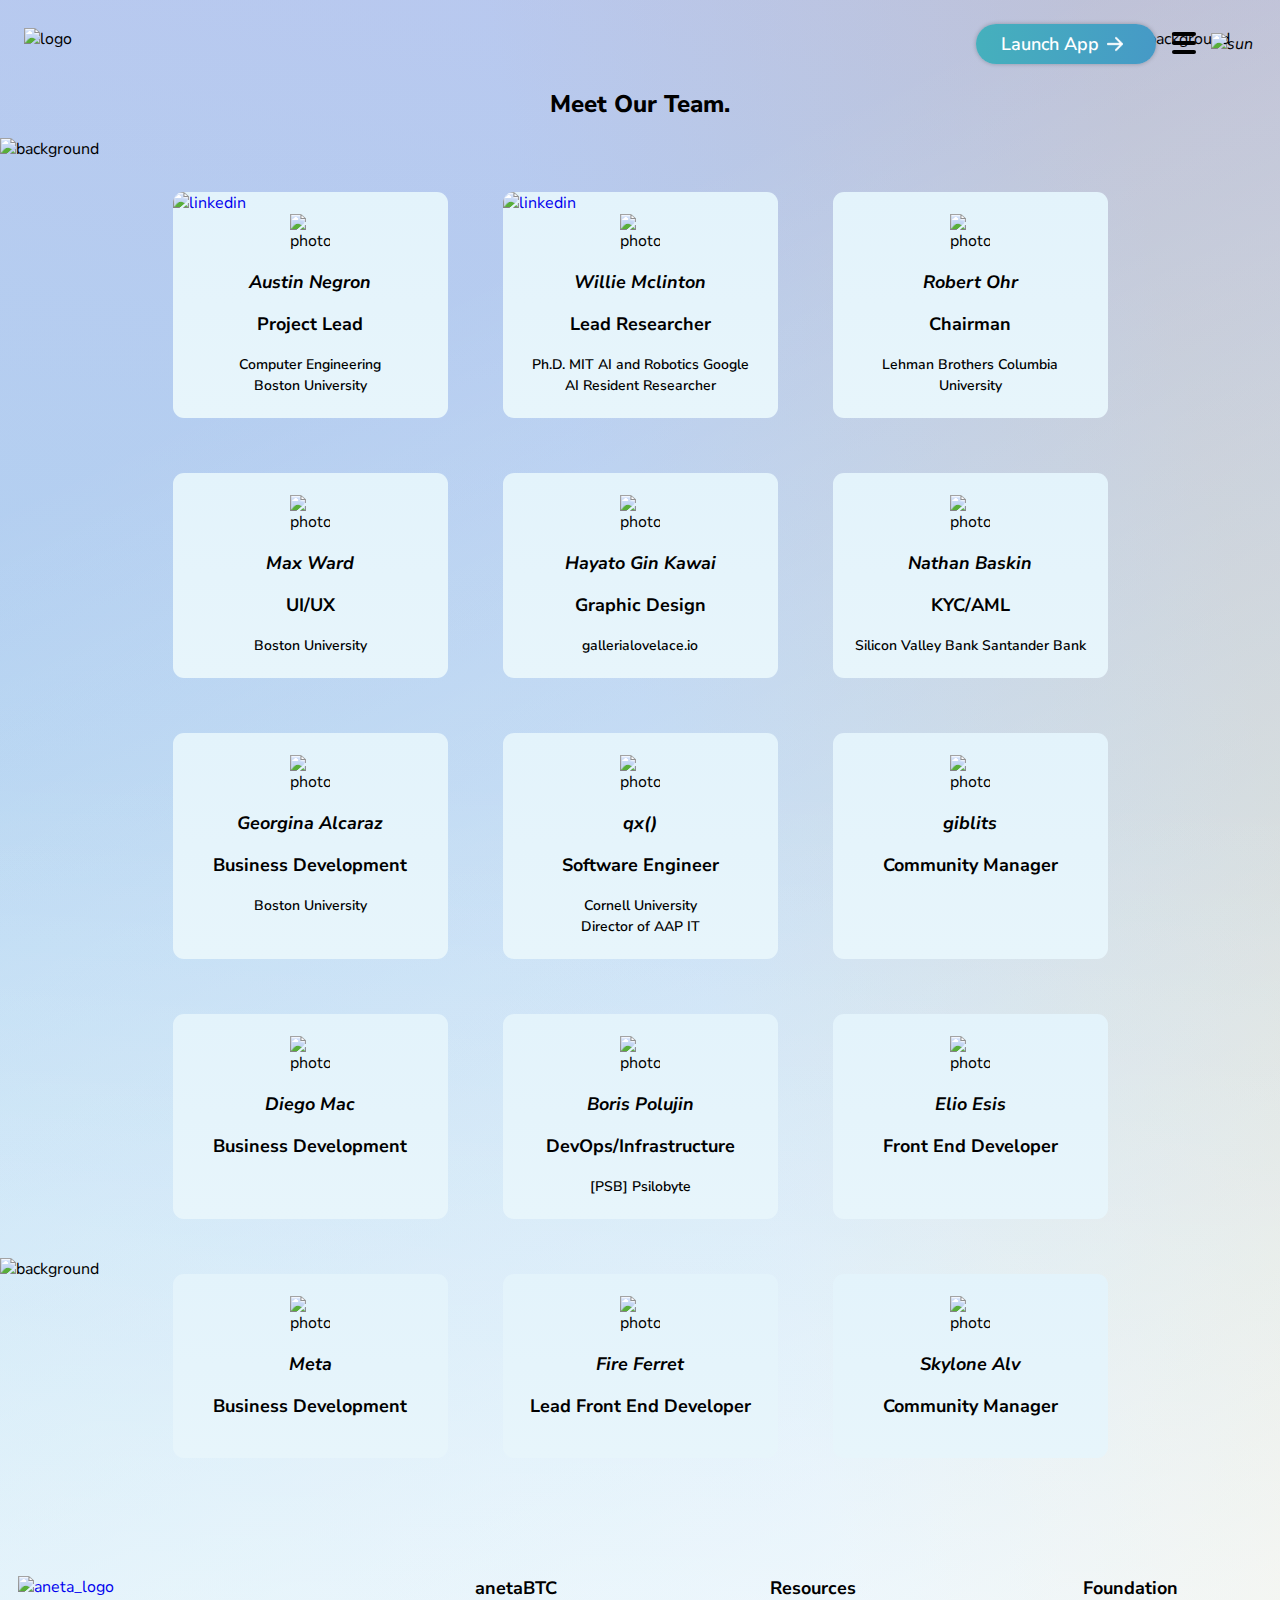
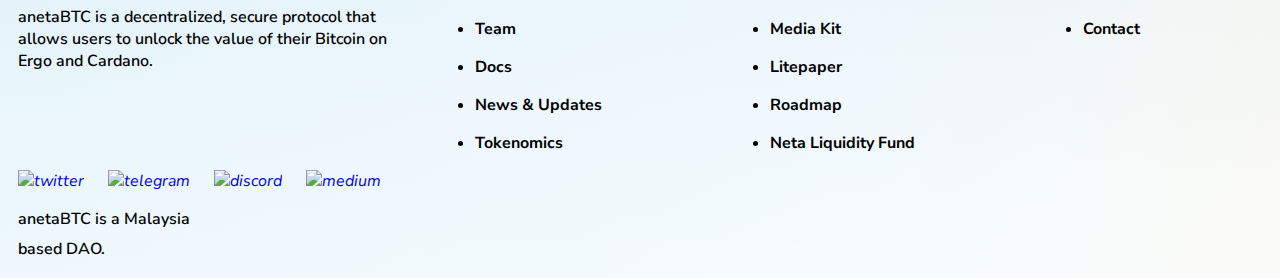
==== commit 1040e448: "modify landing" ====
--- a/team/index.html
+++ b/team/index.html
@@ -31,32 +31,29 @@
 
 <body>
     <div class="main">
-        <header>
-            <a href="../">
-                <img src="./img/aneta_logo_light.png" alt="logo" class="sunMode">
-                <img src="./img/aneta_logo_dark.png" alt="logo" class="darkMode">
-            </a>
-            <nav>
-                <div class="menu mActive">
-                    <ul>
-                        <li><a href="https://app.anetabtc.io" target="_blank">Public Testnet</a></li>
-                        <hr>
-                        <li><a href="https://stake.anetabtc.io" target="_blank">Staking Portal</a></li>
-                        <hr>
-                        <li><a href="https://docs.anetabtc.io/" target="_blank">Docs</a></li>
+		<header>
+			<img src="./img/aneta_logo_light.png" alt="logo" class="sunMode large">
+			<img src="./img/aneta_logo_dark.png" alt="logo" class="darkMode large">
+			<img src="./img/minswap_light.png" alt="logo" class="mobile">
+			<nav>
+				<a href="https://app.anetabtc.io" target="_blank" class="buttonLaunch"><div class="btn">Launch App <img src="./img/arrow-right-short.png" alt="arrow"></div></a>
+				<div class="menu mActive">
+					<ul>
+						<li><a href="https://stake.anetabtc.io/" target="_blank">Staking Portal</a></li>
 						<hr>
-                        <li><a href="https://medium.com/@anetaBTC/roadmap-3-0-the-path-to-btc-on-cardano-and-ergo-9fc3bed3e0c2"
-                                target="_blank">Roadmap</a></li>
-                        <hr>
-                        <li><a href="https://medium.com/@anetaBTC" target="_blank">News and Updates</a></li>
-                        <hr>
-                        <li><a href="https://medium.com/@anetaBTC/anetabtc-litepaper-v1-0-171f29b3276a"
-                                target="_blank">Litepaper</a></li>
-                        <hr>
-                        <li><a href="https://medium.com/@anetaBTC/neta-tokenomics-55629989de2b"
-                                target="_blank">Tokenomics</a></li>
-                    </ul>
-                </div>
+						<li><a href="https://docs.anetabtc.io/" target="_blank">Docs</a></li>
+						<hr>
+						<li><a href="https://medium.com/@anetaBTC/roadmap-3-0-the-path-to-btc-on-cardano-and-ergo-9fc3bed3e0c2"
+								target="_blank">Roadmap</a></li>
+						<hr>
+						<li><a href="https://medium.com/@anetaBTC" target="_blank">News and Updates</a></li>
+						<hr>
+						<li><a href="https://medium.com/@anetaBTC/anetabtc-litepaper-v1-0-171f29b3276a"
+								target="_blank">Litepaper</a></li>
+						<hr>
+						<li><a href="https://medium.com/@anetaBTC/neta-tokenomics-55629989de2b" target="_blank">Tokenomics</a></li>
+					</ul>
+				</div>
 				<div id="menu">
 					<button class="buttonMenu">
 						<div></div>
@@ -64,12 +61,12 @@
 						<div></div>
 					</button>
 				</div>
-                <div id="switch" class="switch">
-                    <i><img src="./img/moon_theme.png" alt="sun" class="sunMode"></i>
-                    <i><img src="./img/sun_theme.png" alt="moon" class="darkMode"></i>
-                </div>
-            </nav>
-        </header>
+				<div id="switch" class="switch">
+					<i><img src="./img/moon_theme.png" alt="sun" class="sunMode"></i>
+					<i><img src="./img/sun_theme.png" alt="moon" class="darkMode"></i>
+				</div>
+			</nav>
+		</header>
     </div>
     <div class="background">
         <div>
@@ -395,7 +392,7 @@
                 </div>
 
                 <div class="rights">
-                    <p>anetaBTC is a Singapore</p>
+					<p>anetaBTC is a Malaysia</p>
                     <p>based DAO.</p>
                 </div>
             </section>
--- a/team/sass/style.css
+++ b/team/sass/style.css
@@ -27,11 +27,48 @@
 .main header img {
   height: 2rem;
 }
+@media (max-width: 500px) {
+  .main header img.large {
+    display: none;
+  }
+}
+@media (min-width: 500px) {
+  .main header img.mobile {
+    display: none;
+  }
+}
 .main header nav {
   display: flex;
   align-items: center;
   justify-content: flex-end;
   height: 100%;
+}
+.main header nav .buttonLaunch .btn {
+  display: flex;
+  justify-content: center;
+  align-items: center;
+  background: linear-gradient(94.47deg, #45B4BB -16.48%, #4698C7 106.04%);
+  font-weight: 600;
+  color: #FFFFFF;
+  transition: 0.25s;
+  border: none;
+  font-size: 18px;
+  border-radius: 20px;
+  width: 180px;
+  height: 40px;
+  box-shadow: 0px 0px 4px 0px rgba(0, 0, 0, 0.25);
+  margin-right: 16px;
+}
+.main header nav .buttonLaunch .btn:hover {
+  cursor: pointer;
+  scale: 1.1;
+}
+@media (max-width: 600px) {
+  .main header nav .buttonLaunch .btn {
+    font-size: 16px;
+    width: 160px;
+    height: 35px;
+  }
 }
 .main header nav i img {
   height: 1.5rem;
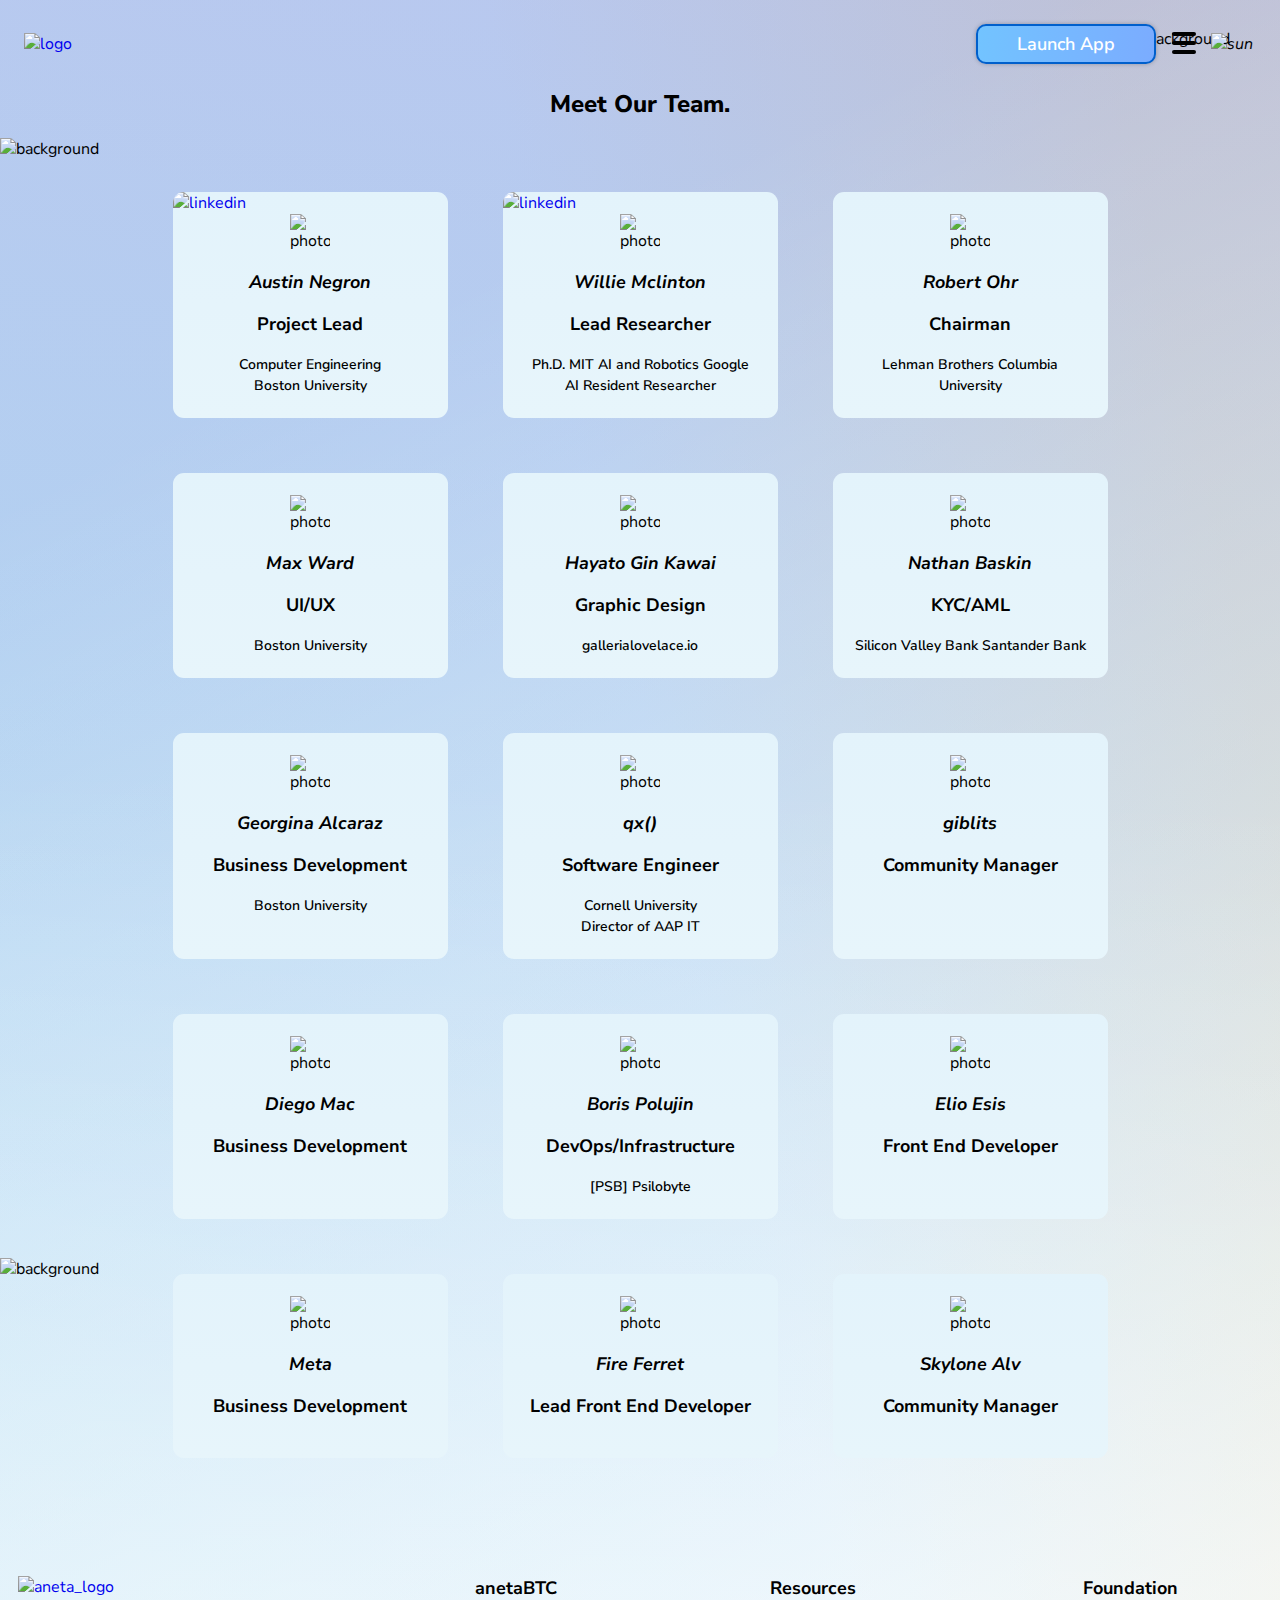
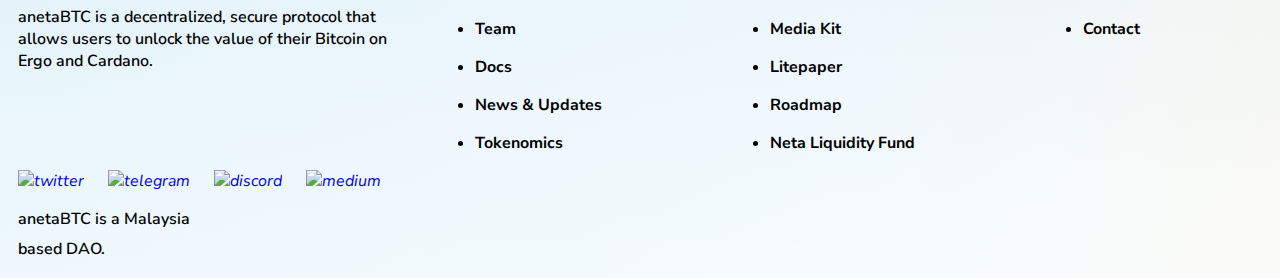
==== commit ed82f6e1: "modify buttons" ====
--- a/team/index.html
+++ b/team/index.html
@@ -2,15 +2,15 @@
 <html lang="en">
 
 <head>
-    <meta charset="UTF-8">
-    <meta http-equiv="X-UA-Compatible" content="IE=edge">
-    <meta name="viewport" content="width=device-width, initial-scale=1.0">
-    <link rel="stylesheet" href="https://cdnjs.cloudflare.com/ajax/libs/font-awesome/6.1.2/css/all.min.css"
-        integrity="sha512-1sCRPdkRXhBV2PBLUdRb4tMg1w2YPf37qatUFeS7zlBy7jJI8Lf4VHwWfZZfpXtYSLy85pkm9GaYVYMfw5BC1A=="
-        crossorigin="anonymous" referrerpolicy="no-referrer" />
-    <link rel="stylesheet" href="./css/reset.css">
-    <link rel="stylesheet" href="./sass/style.css">
-    <title>Team | anetaBTC</title>
+	<meta charset="UTF-8">
+	<meta http-equiv="X-UA-Compatible" content="IE=edge">
+	<meta name="viewport" content="width=device-width, initial-scale=1.0">
+	<link rel="stylesheet" href="https://cdnjs.cloudflare.com/ajax/libs/font-awesome/6.1.2/css/all.min.css"
+		integrity="sha512-1sCRPdkRXhBV2PBLUdRb4tMg1w2YPf37qatUFeS7zlBy7jJI8Lf4VHwWfZZfpXtYSLy85pkm9GaYVYMfw5BC1A=="
+		crossorigin="anonymous" referrerpolicy="no-referrer" />
+	<link rel="stylesheet" href="./css/reset.css">
+	<link rel="stylesheet" href="./sass/style.css">
+	<title>Team | anetaBTC</title>
 	<link rel="apple-touch-icon" sizes="180x180" href="./apple-touch-icon.png">
 	<link rel="icon" type="image/png" sizes="32x32" href="./favicon-32x32.png">
 	<link rel="icon" type="image/png" sizes="16x16" href="./favicon-16x16.png">
@@ -19,7 +19,7 @@
 	<link rel="mask-icon" href="./safari-pinned-tab.svg" color="#9BD9F2">
 	<meta name="msapplication-TileColor" content="#9bd9f2">
 	<meta name="theme-color" content="#ffffff">
-    <script type="application/ld+json">
+	<script type="application/ld+json">
         {
           "@context": "https://schema.org",
           "@type": "Organization",
@@ -30,13 +30,17 @@
 </head>
 
 <body>
-    <div class="main">
+	<div class="main">
 		<header>
-			<img src="./img/aneta_logo_light.png" alt="logo" class="sunMode large">
-			<img src="./img/aneta_logo_dark.png" alt="logo" class="darkMode large">
-			<img src="./img/minswap_light.png" alt="logo" class="mobile">
+			<a href="/">
+				<img src="./img/aneta_logo_light.png" alt="logo" class="sunMode large">
+				<img src="./img/aneta_logo_dark.png" alt="logo" class="darkMode large">
+				<img src="./img/minswap_light.png" alt="logo" class="mobile">
+			</a>
 			<nav>
-				<a href="https://app.anetabtc.io" target="_blank" class="buttonLaunch"><div class="btn">Launch App <img src="./img/arrow-right-short.png" alt="arrow"></div></a>
+				<a href="https://app.anetabtc.io" target="_blank" class="buttonLaunch">
+					<div class="btn">Launch App</div>
+				</a>
 				<div class="menu mActive">
 					<ul>
 						<li><a href="https://stake.anetabtc.io/" target="_blank">Staking Portal</a></li>
@@ -67,341 +71,339 @@
 				</div>
 			</nav>
 		</header>
-    </div>
-    <div class="background">
-        <div>
-            <img src="./img/angel_h.png" alt="background" class="sunMode">
-            <img src="./img/angel_hd.png" alt="background" class="darkMode">
-        </div>
-    </div>
-
-    <div class="background cardano">
-        <div>
-            <img src="./img/back_light.png" alt="background" class="sunMode">
-            <img src="./img/back_dark.png" alt="background" class="darkMode">
-        </div>
-    </div>
-
-
-    <main>
-        <div>
-            <h1>Meet Our Team.</h1>
-        </div>
-        <div class="gruopCards">
-            <div class="card">
-                <div class="icon_card">
-                    <a href="https://www.linkedin.com/in/austin-negron-7995b1172/" target="_blank"><img
-                            src="./img/icon_lk.png" alt="linkedin"></a>
-                </div>
-                <div class="main_card">
-                    <div class="img">
-                        <img src="./img/photo_austin.png" alt="photo">
-                    </div>
-                    <h4>Austin Negron</h4>
-                    <h3>Project Lead</h3>
-                    <div class="description">
-                        <p>Computer Engineering</p>
-                        <p>Boston University</p>
-                    </div>
-                </div>
-            </div>
-
-            <div class="card">
-                <div class="icon_card">
-                    <a href="https://www.linkedin.com/in/wbm3/" target="_blank"><img src="./img/icon_lk.png"
-                            alt="linkedin"></a>
-                </div>
-                <div class="main_card">
-                    <div class="img">
-                        <img src="./img/photo_willie.png" alt="photo">
-                    </div>
-                    <h4>Willie Mclinton</h4>
-                    <h3>Lead Researcher</h3>
-                    <div class="description">
-                        <p>Ph.D. MIT AI and Robotics Google AI Resident Researcher</p>
-                    </div>
-                </div>
-            </div>
-
-            <div class="card">
-
-                <div class="main_card">
-                    <div class="img">
-                        <img src="./img/photo_robert.png" alt="photo">
-                    </div>
-                    <h4>Robert Ohr</h4>
-                    <h3>Chairman</h3>
-                    <div class="description">
-                        <p>Lehman Brothers Columbia University</p>
-                    </div>
-                </div>
-            </div>
-
-            <div class="card">
-
-                <div class="main_card">
-                    <div class="img">
-                        <img src="./img/photo_max.png" alt="photo">
-                    </div>
-                    <h4>Max Ward</h4>
-                    <h3>UI/UX</h3>
-                    <div class="description">
-                        <p>Boston University</p>
-                    </div>
-                </div>
-            </div>
-
-            <div class="card">
-
-                <div class="main_card">
-                    <div class="img">
-                        <img src="./img/photo_hayato.png" alt="photo">
-                    </div>
-                    <h4>Hayato Gin Kawai</h4>
-                    <h3>Graphic Design</h3>
-                    <div class="description">
-                        <p>gallerialovelace.io</p>
-                    </div>
-                </div>
-            </div>
-
-            <div class="card">
-
-                <div class="main_card">
-                    <div class="img">
-                        <img src="./img/photo_nathan.png" alt="photo">
-                    </div>
-                    <h4>Nathan Baskin</h4>
-                    <h3>KYC/AML</h3>
-                    <div class="description">
-                        <p>Silicon Valley Bank Santander Bank</p>
-                    </div>
-                </div>
-            </div>
-
-            <div class="card">
-
-                <div class="main_card">
-                    <div class="img">
-                        <img src="./img/photo_gigi.png" alt="photo">
-                    </div>
-                    <h4>Georgina Alcaraz</h4>
-                    <h3>Business Development</h3>
-                    <div class="description">
-                        <p>Boston University</p>
-                    </div>
-                </div>
-            </div>
-
-            <div class="card">
-
-                <div class="main_card">
-                    <div class="img">
-                        <img src="./img/photo_qx.png" alt="photo">
-                    </div>
-                    <h4>qx()</h4>
-                    <h3>Software Engineer</h3>
-                    <div class="description">
-                        <p>Cornell University</p>
-                        <p>Director of AAP IT</p>
-                    </div>
-                </div>
-            </div>
-
-            <div class="card">
-
-                <div class="main_card">
-                    <div class="img">
-                        <img src="./img/photo_giblits.png" alt="photo">
-                    </div>
-                    <h4>giblits</h4>
-                    <h3>Community Manager</h3>
-                    <div class="description">
-                    </div>
-                </div>
-            </div>
-
-            <div class="card">
-
-                <div class="main_card">
-                    <div class="img">
-                        <img src="./img/photo_diego.png" alt="photo">
-                    </div>
-                    <h4>Diego Mac</h4>
-                    <h3>Business Development</h3>
-                    <div class="description">
-                    </div>
-                </div>
-            </div>
-
-            <div class="card">
-
-                <div class="main_card">
-                    <div class="img">
-                        <img src="./img/photo_boris.png" alt="photo">
-                    </div>
-                    <h4>Boris Polujin</h4>
-                    <h3>DevOps/Infrastructure</h3>
-                    <div class="description">
-                        <p>[PSB] Psilobyte</p>
-                    </div>
-                </div>
-            </div>
-
-            <div class="card">
-
-                <div class="main_card">
-                    <div class="img">
-                        <img src="./img/photo_elio.png" alt="photo">
-                    </div>
-                    <h4>Elio Esis</h4>
-                    <h3>Front End Developer</h3>
-                    <div class="description">
-                    </div>
-                </div>
-            </div>
-
-            <div class="card">
-
-                <div class="main_card">
-                    <div class="img">
-                        <img src="./img/photo_meta.png" alt="photo">
-                    </div>
-                    <h4>Meta</h4>
-                    <h3>Business Development</h3>
-                    <div class="description">
-                    </div>
-                </div>
-            </div>
-
-            <div class="card">
-
-                <div class="main_card">
-                    <div class="img">
-                        <img src="./img/photo_fire.png" alt="photo">
-                    </div>
-                    <h4>Fire Ferret</h4>
-                    <h3>Lead Front End Developer</h3>
-                    <div class="description">
-                    </div>
-                </div>
-            </div>
-
-            <div class="card">
-
-                <div class="main_card">
-                    <div class="img">
-                        <img src="./img/photo_skylone.png" alt="photo">
-                    </div>
-                    <h4>Skylone Alv</h4>
-                    <h3>Community Manager</h3>
-                    <div class="description">
-                    </div>
-                </div>
-            </div>
-
-        </div>
-    </main>
-
-
-    <div class="background footer">
-        <div>
-            <img src="./img/angel_f.png" alt="background">
-        </div>
-    </div>
-
-    <footer>
-        <div class="footer">
-            <div class="foot">
-                <article class="logoFooter">
-                    <a href="../">
-                        <img src="./img/aneta_logo_light.png" alt="aneta_logo" class="sunMode">
-                        <img src="./img/aneta_logo_dark.png" alt="aneta_logo" class="darkMode">
-                    </a>
-                    <p>anetaBTC is a decentralized, secure protocol that allows users to unlock the value of their
-                        Bitcoin on Ergo and Cardano.</p>
-                </article>
-
-                <nav>
-
-                    <ul>
-                        <h4>anetaBTC</h4>
-                        <a href="#">
-                            <li>Team</li>
-                        </a>
-                        <a href="https://docs.anetabtc.io/" target="_blank">
-                            <li>Docs</li>
-                        </a>
-                        <a href="https://medium.com/@anetaBTC" target="_blank">
-                            <li>News & Updates</li>
-                        </a>
-                        <a href="https://medium.com/@anetaBTC/neta-tokenomics-55629989de2b" target="_blank">
-                            <li>Tokenomics</li>
-                        </a>
-                    </ul>
-                    <ul>
-                        <h4>Resources</h4>
-                        <a href="https://drive.google.com/drive/folders/13IGRgf9wNCPfckTQ6DSMaIo9gE-wx0zm"
-                            target="_blank">
-                            <li>Media Kit</li>
-                        </a>
-                        <a href="https://medium.com/@anetaBTC/anetabtc-litepaper-v1-0-171f29b3276a" target="_blank">
-                            <li>Litepaper</li>
-                        </a>
-                        <a href="https://medium.com/@anetaBTC/roadmap-3-0-the-path-to-btc-on-cardano-and-ergo-9fc3bed3e0c2"
-                            target="_blank">
-                            <li>Roadmap</li>
-                        </a>
-                        </a>
-                        <a href="https://datastudio.google.com/u/0/reporting/4cb333f9-39bf-448b-8d2d-f7ac3f44ad5d/page/p_0h6vsjfnsc"
-                        target="_blank">
-                        <li>Neta Liquidity Fund</li>
-                        </a>
-                    </ul>
-                    <ul>
-                        <h4>Foundation</h4>
-                        <a href="mailto:info@anetabtc.io">
-                            <li>Contact</li>
-                        </a>
-                    </ul>
-                </nav>
-            </div>
-
-            <section>
-                <div class="icons">
-                    <i><a href="https://twitter.com/anetaBTC">
-                            <img src="./img/twitter_foot_l.png" alt="twitter" class="sunMode">
-                            <img src="./img/twitter_foot_d.png" alt="twitter" class="darkMode">
-                        </a>
-                    </i>
-                    <i><a href="https://t.me/anetabtc">
-                            <img src="./img/telegram_foot_l.png" alt="telegram" class="sunMode">
-                            <img src="./img/telegram_foot_d.png" alt="telegram" class="darkMode">
-                        </a>
-                    </i>
-                    <i><a href="https://discord.gg/agRnHsZqhJ">
-                            <img src="./img/discord_foot_l.png" alt="discord" class="sunMode">
-                            <img src="./img/discord_foot_d.png" alt="discord" class="darkMode">
-                        </a>
-                    </i>
-                    <i><a href="https://medium.com/@anetaBTC">
-                            <img src="./img/medium_foot_l.png" alt="medium" class="sunMode">
-                            <img src="./img/medium_foot_d.png" alt="medium" class="darkMode">
-                        </a>
-                    </i>
-                </div>
-
-                <div class="rights">
+	</div>
+	<div class="background">
+		<div>
+			<img src="./img/angel_h.png" alt="background" class="sunMode">
+			<img src="./img/angel_hd.png" alt="background" class="darkMode">
+		</div>
+	</div>
+
+	<div class="background cardano">
+		<div>
+			<img src="./img/back_light.png" alt="background" class="sunMode">
+			<img src="./img/back_dark.png" alt="background" class="darkMode">
+		</div>
+	</div>
+
+
+	<main>
+		<div>
+			<h1>Meet Our Team.</h1>
+		</div>
+		<div class="gruopCards">
+			<div class="card">
+				<div class="icon_card">
+					<a href="https://www.linkedin.com/in/austin-negron-7995b1172/" target="_blank"><img src="./img/icon_lk.png"
+							alt="linkedin"></a>
+				</div>
+				<div class="main_card">
+					<div class="img">
+						<img src="./img/photo_austin.png" alt="photo">
+					</div>
+					<h4>Austin Negron</h4>
+					<h3>Project Lead</h3>
+					<div class="description">
+						<p>Computer Engineering</p>
+						<p>Boston University</p>
+					</div>
+				</div>
+			</div>
+
+			<div class="card">
+				<div class="icon_card">
+					<a href="https://www.linkedin.com/in/wbm3/" target="_blank"><img src="./img/icon_lk.png" alt="linkedin"></a>
+				</div>
+				<div class="main_card">
+					<div class="img">
+						<img src="./img/photo_willie.png" alt="photo">
+					</div>
+					<h4>Willie Mclinton</h4>
+					<h3>Lead Researcher</h3>
+					<div class="description">
+						<p>Ph.D. MIT AI and Robotics Google AI Resident Researcher</p>
+					</div>
+				</div>
+			</div>
+
+			<div class="card">
+
+				<div class="main_card">
+					<div class="img">
+						<img src="./img/photo_robert.png" alt="photo">
+					</div>
+					<h4>Robert Ohr</h4>
+					<h3>Chairman</h3>
+					<div class="description">
+						<p>Lehman Brothers Columbia University</p>
+					</div>
+				</div>
+			</div>
+
+			<div class="card">
+
+				<div class="main_card">
+					<div class="img">
+						<img src="./img/photo_max.png" alt="photo">
+					</div>
+					<h4>Max Ward</h4>
+					<h3>UI/UX</h3>
+					<div class="description">
+						<p>Boston University</p>
+					</div>
+				</div>
+			</div>
+
+			<div class="card">
+
+				<div class="main_card">
+					<div class="img">
+						<img src="./img/photo_hayato.png" alt="photo">
+					</div>
+					<h4>Hayato Gin Kawai</h4>
+					<h3>Graphic Design</h3>
+					<div class="description">
+						<p>gallerialovelace.io</p>
+					</div>
+				</div>
+			</div>
+
+			<div class="card">
+
+				<div class="main_card">
+					<div class="img">
+						<img src="./img/photo_nathan.png" alt="photo">
+					</div>
+					<h4>Nathan Baskin</h4>
+					<h3>KYC/AML</h3>
+					<div class="description">
+						<p>Silicon Valley Bank Santander Bank</p>
+					</div>
+				</div>
+			</div>
+
+			<div class="card">
+
+				<div class="main_card">
+					<div class="img">
+						<img src="./img/photo_gigi.png" alt="photo">
+					</div>
+					<h4>Georgina Alcaraz</h4>
+					<h3>Business Development</h3>
+					<div class="description">
+						<p>Boston University</p>
+					</div>
+				</div>
+			</div>
+
+			<div class="card">
+
+				<div class="main_card">
+					<div class="img">
+						<img src="./img/photo_qx.png" alt="photo">
+					</div>
+					<h4>qx()</h4>
+					<h3>Software Engineer</h3>
+					<div class="description">
+						<p>Cornell University</p>
+						<p>Director of AAP IT</p>
+					</div>
+				</div>
+			</div>
+
+			<div class="card">
+
+				<div class="main_card">
+					<div class="img">
+						<img src="./img/photo_giblits.png" alt="photo">
+					</div>
+					<h4>giblits</h4>
+					<h3>Community Manager</h3>
+					<div class="description">
+					</div>
+				</div>
+			</div>
+
+			<div class="card">
+
+				<div class="main_card">
+					<div class="img">
+						<img src="./img/photo_diego.png" alt="photo">
+					</div>
+					<h4>Diego Mac</h4>
+					<h3>Business Development</h3>
+					<div class="description">
+					</div>
+				</div>
+			</div>
+
+			<div class="card">
+
+				<div class="main_card">
+					<div class="img">
+						<img src="./img/photo_boris.png" alt="photo">
+					</div>
+					<h4>Boris Polujin</h4>
+					<h3>DevOps/Infrastructure</h3>
+					<div class="description">
+						<p>[PSB] Psilobyte</p>
+					</div>
+				</div>
+			</div>
+
+			<div class="card">
+
+				<div class="main_card">
+					<div class="img">
+						<img src="./img/photo_elio.png" alt="photo">
+					</div>
+					<h4>Elio Esis</h4>
+					<h3>Front End Developer</h3>
+					<div class="description">
+					</div>
+				</div>
+			</div>
+
+			<div class="card">
+
+				<div class="main_card">
+					<div class="img">
+						<img src="./img/photo_meta.png" alt="photo">
+					</div>
+					<h4>Meta</h4>
+					<h3>Business Development</h3>
+					<div class="description">
+					</div>
+				</div>
+			</div>
+
+			<div class="card">
+
+				<div class="main_card">
+					<div class="img">
+						<img src="./img/photo_fire.png" alt="photo">
+					</div>
+					<h4>Fire Ferret</h4>
+					<h3>Lead Front End Developer</h3>
+					<div class="description">
+					</div>
+				</div>
+			</div>
+
+			<div class="card">
+
+				<div class="main_card">
+					<div class="img">
+						<img src="./img/photo_skylone.png" alt="photo">
+					</div>
+					<h4>Skylone Alv</h4>
+					<h3>Community Manager</h3>
+					<div class="description">
+					</div>
+				</div>
+			</div>
+
+		</div>
+	</main>
+
+
+	<div class="background footer">
+		<div>
+			<img src="./img/angel_f.png" alt="background">
+		</div>
+	</div>
+
+	<footer>
+		<div class="footer">
+			<div class="foot">
+				<article class="logoFooter">
+					<a href="../">
+						<img src="./img/aneta_logo_light.png" alt="aneta_logo" class="sunMode">
+						<img src="./img/aneta_logo_dark.png" alt="aneta_logo" class="darkMode">
+					</a>
+					<p>anetaBTC is a decentralized, secure protocol that allows users to unlock the value of their
+						Bitcoin on Ergo and Cardano.</p>
+				</article>
+
+				<nav>
+
+					<ul>
+						<h4>anetaBTC</h4>
+						<a href="/">
+							<li>Team</li>
+						</a>
+						<a href="https://docs.anetabtc.io/" target="_blank">
+							<li>Docs</li>
+						</a>
+						<a href="https://medium.com/@anetaBTC" target="_blank">
+							<li>News & Updates</li>
+						</a>
+						<a href="https://medium.com/@anetaBTC/neta-tokenomics-55629989de2b" target="_blank">
+							<li>Tokenomics</li>
+						</a>
+					</ul>
+					<ul>
+						<h4>Resources</h4>
+						<a href="https://drive.google.com/drive/folders/13IGRgf9wNCPfckTQ6DSMaIo9gE-wx0zm" target="_blank">
+							<li>Media Kit</li>
+						</a>
+						<a href="https://medium.com/@anetaBTC/anetabtc-litepaper-v1-0-171f29b3276a" target="_blank">
+							<li>Litepaper</li>
+						</a>
+						<a href="https://medium.com/@anetaBTC/roadmap-3-0-the-path-to-btc-on-cardano-and-ergo-9fc3bed3e0c2"
+							target="_blank">
+							<li>Roadmap</li>
+						</a>
+						</a>
+						<a href="https://datastudio.google.com/u/0/reporting/4cb333f9-39bf-448b-8d2d-f7ac3f44ad5d/page/p_0h6vsjfnsc"
+							target="_blank">
+							<li>Neta Liquidity Fund</li>
+						</a>
+					</ul>
+					<ul>
+						<h4>Foundation</h4>
+						<a href="mailto:info@anetabtc.io">
+							<li>Contact</li>
+						</a>
+					</ul>
+				</nav>
+			</div>
+
+			<section>
+				<div class="icons">
+					<i><a href="https://twitter.com/anetaBTC">
+							<img src="./img/twitter_foot_l.png" alt="twitter" class="sunMode">
+							<img src="./img/twitter_foot_d.png" alt="twitter" class="darkMode">
+						</a>
+					</i>
+					<i><a href="https://t.me/anetabtc">
+							<img src="./img/telegram_foot_l.png" alt="telegram" class="sunMode">
+							<img src="./img/telegram_foot_d.png" alt="telegram" class="darkMode">
+						</a>
+					</i>
+					<i><a href="https://discord.gg/agRnHsZqhJ">
+							<img src="./img/discord_foot_l.png" alt="discord" class="sunMode">
+							<img src="./img/discord_foot_d.png" alt="discord" class="darkMode">
+						</a>
+					</i>
+					<i><a href="https://medium.com/@anetaBTC">
+							<img src="./img/medium_foot_l.png" alt="medium" class="sunMode">
+							<img src="./img/medium_foot_d.png" alt="medium" class="darkMode">
+						</a>
+					</i>
+				</div>
+
+				<div class="rights">
 					<p>anetaBTC is a Malaysia</p>
-                    <p>based DAO.</p>
-                </div>
-            </section>
-        </div>
-
-    </footer>
-
-
-    <script src="./js/main.js"></script>
+					<p>based DAO.</p>
+				</div>
+			</section>
+		</div>
+
+	</footer>
+
+
+	<script src="./js/main.js"></script>
 </body>
 
-</html>
+</html>--- a/team/sass/style.css
+++ b/team/sass/style.css
@@ -47,13 +47,13 @@
   display: flex;
   justify-content: center;
   align-items: center;
-  background: linear-gradient(94.47deg, #45B4BB -16.48%, #4698C7 106.04%);
+  background: linear-gradient(92deg, #72C4FF -2.99%, #7CA9FF 112.97%);
+  border: 2px solid #005FCC;
   font-weight: 600;
   color: #FFFFFF;
   transition: 0.25s;
-  border: none;
   font-size: 18px;
-  border-radius: 20px;
+  border-radius: 10px;
   width: 180px;
   height: 40px;
   box-shadow: 0px 0px 4px 0px rgba(0, 0, 0, 0.25);
